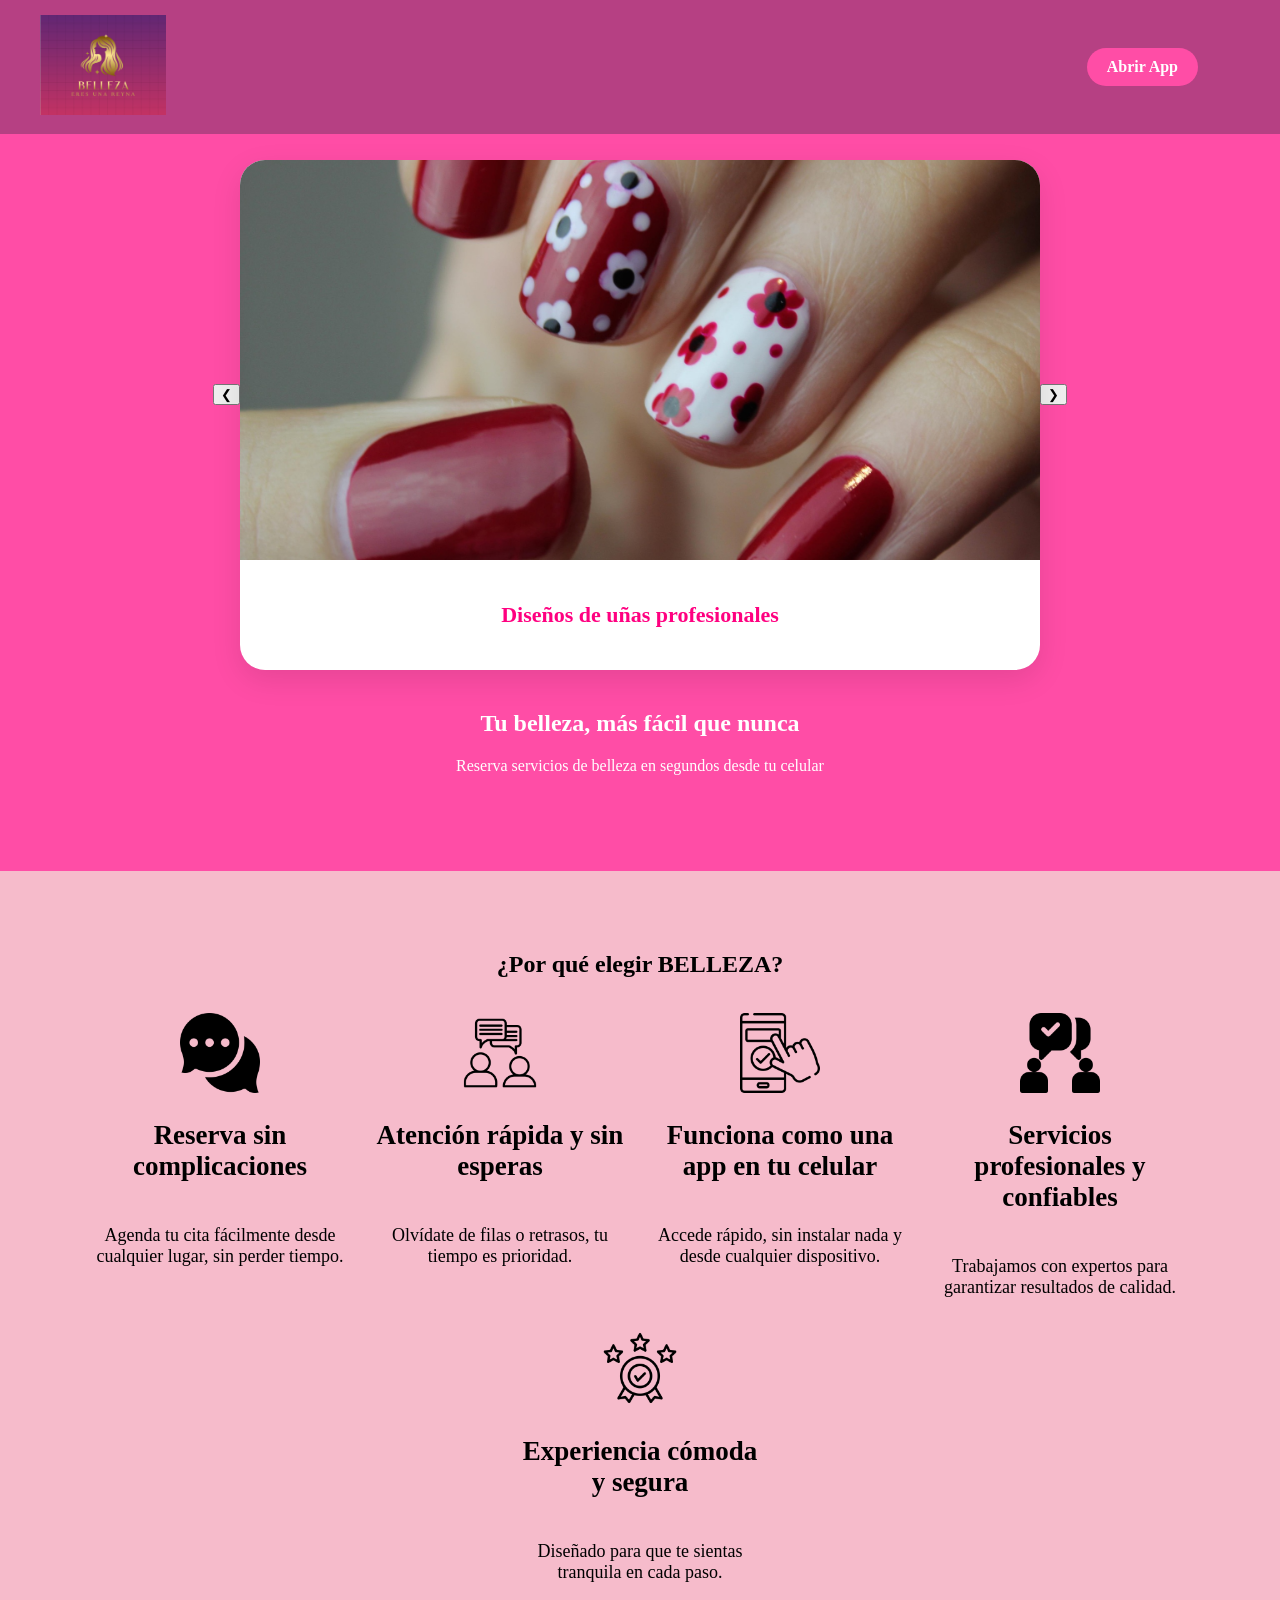
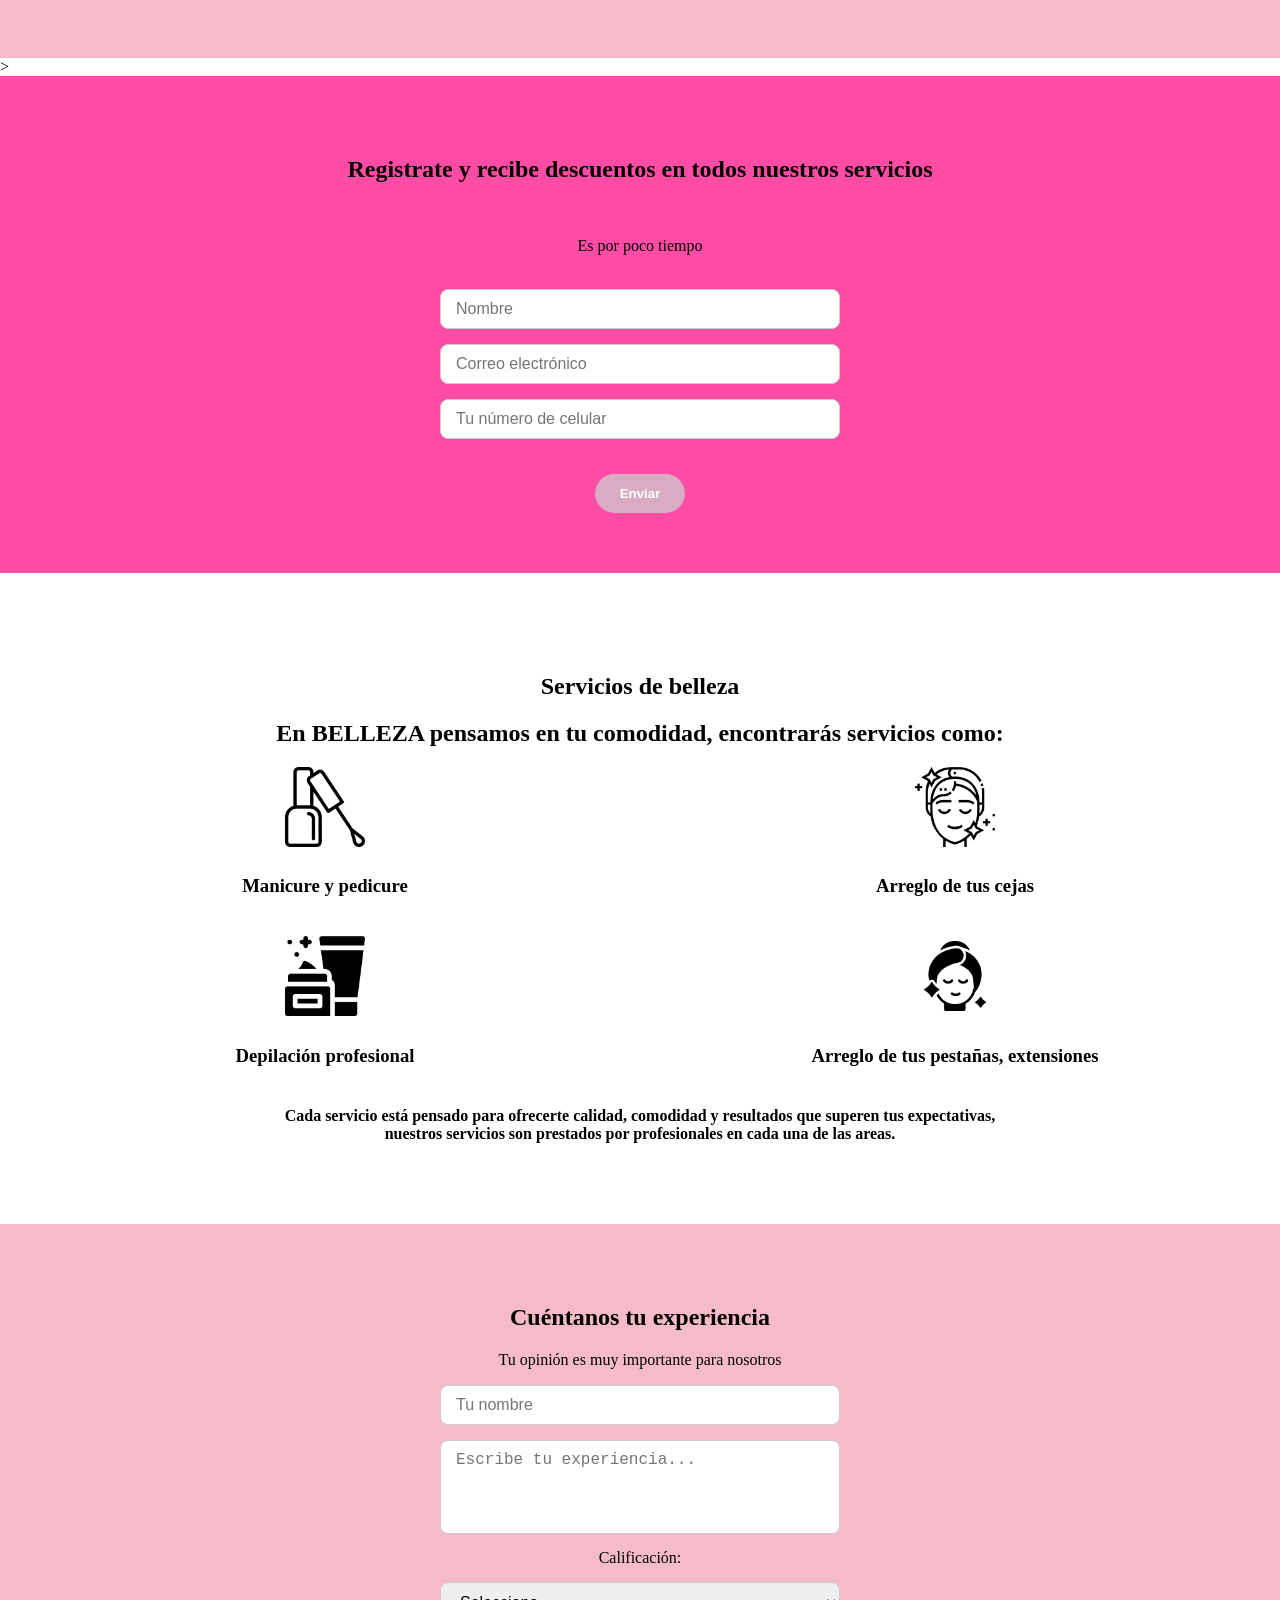
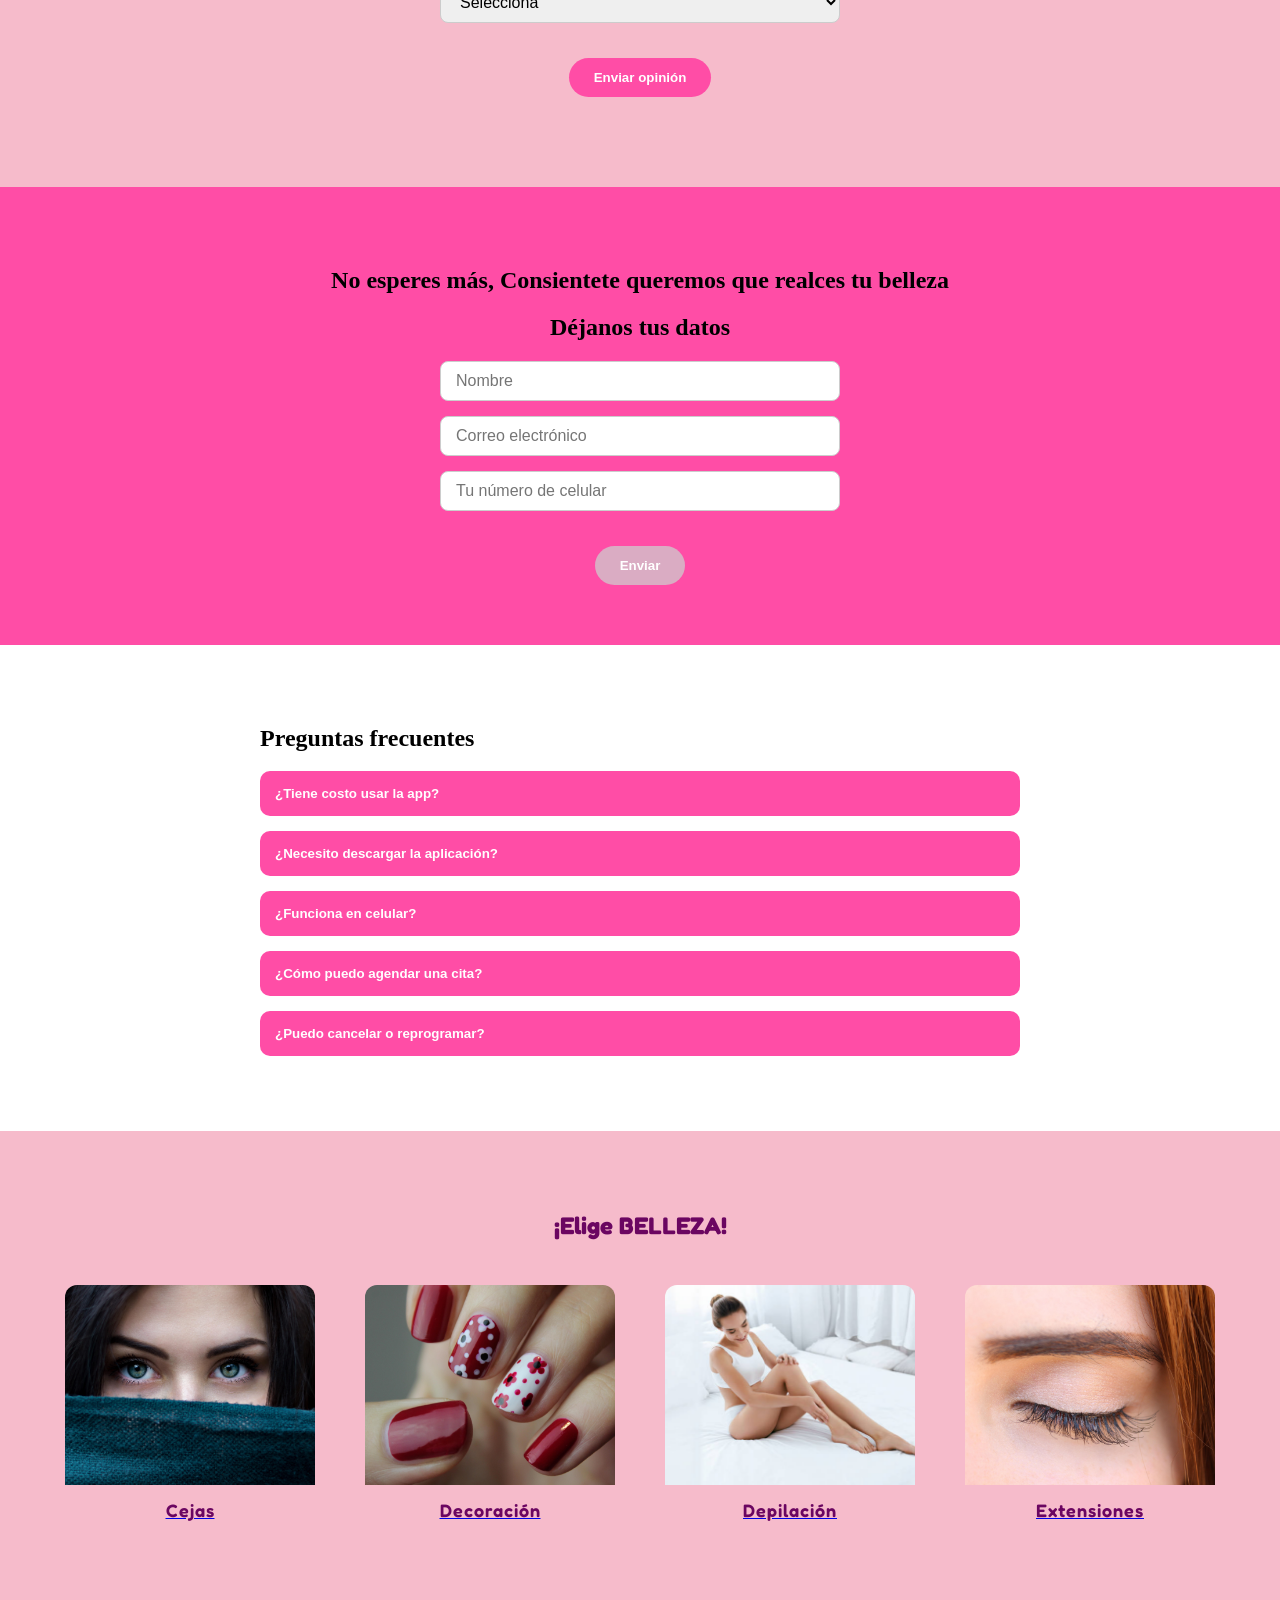
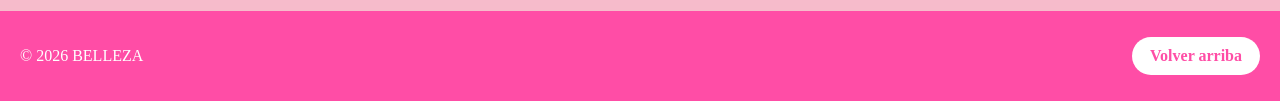
==== index.html @ c3d6293c "conexion analytics" ====
<!DOCTYPE html>
<html lang="es">
<head>
  <meta charset="UTF-8">
  <meta name="viewport" content="width=device-width, initial-scale=1.0">
  <title>BELLEZA</title>

  <!-- CSS externo -->
  <link rel="stylesheet" href="style.css">
   <script src="https://t.contentsquare.net/uxa/55f5d5262169f.js"></script>
 <!--content squere, enlace-->
  <!-- Google Tag Manager -->
<script>(function(w,d,s,l,i){w[l]=w[l]||[];w[l].push({'gtm.start':
new Date().getTime(),event:'gtm.js'});var f=d.getElementsByTagName(s)[0],
j=d.createElement(s),dl=l!='dataLayer'?'&l='+l:'';j.async=true;j.src=
'https://www.googletagmanager.com/gtm.js?id='+i+dl;f.parentNode.insertBefore(j,f);
})(window,document,'script','dataLayer','GTM-TJFG2HZZ');</script>
<!-- End Google Tag Manager -->

<link href="https://fonts.googleapis.com/css2?family=Fredoka:wght@400;600&display=swap" rel="stylesheet">

<!-- Google tag (gtag.js) -->
<script async src="https://www.googletagmanager.com/gtag/js?id=G-RW50PXM2L2"></script>
<script>
  window.dataLayer = window.dataLayer || [];
  function gtag(){dataLayer.push(arguments);}
  gtag('js', new Date());

  gtag('config', 'G-RW50PXM2L2');
</script>


</head>

<body>
<!-- Google Tag Manager (noscript) -->
<noscript><iframe src="https://www.googletagmanager.com/ns.html?id=GTM-TJFG2HZZ"
height="0" width="0" style="display:none;visibility:hidden"></iframe></noscript>
<!-- End Google Tag Manager (noscript) -->
<!-- HEADER -->
<header>
  <div class="logo">
    <img src="logo.png" alt="BELLEXZA logo">
  </div>
  <a href="https://fontecha011137.github.io/PWA_BELLEXZA/">Abrir App</a>
  
</header>

<!-- HERO -->

  <section id="hero" class="hero">
  <h2 id="saludo" class="saludo"></h2>

 <div class="carousel-container">
    <button class="btn-nav prev" id="btnPrev">❮</button>

    <div class="carousel-window">
        <div class="carousel-track" id="carouselTrack">
            <div class="slide">
                <img src="img/decorado.jpg" alt="Uñas">
                <p>Diseños de uñas profesionales </p>
            </div>
            <div class="slide">
                <img src="img/pestañas.jpg" alt="Pestañas">
                <p>Extensiones de pestañas ✨</p>
            </div>
            <div class="slide">
                <img src="img/cejas.jpg" alt="Cejas">
                <p>Arreglo de cejas </p>
            </div>
            <div class="slide">
                <img src="img/depilacion.jpg" alt="Depilación">
                <p>Depilación corporal profesional </p>
            </div>
        </div>
    </div>

    <button class="btn-nav next" id="btnNext">❯</button>
</div>

  <h1>Tu belleza, más fácil que nunca</h1>
  <p>Reserva servicios de belleza en segundos desde tu celular</p>


</section>

<!-- BENEFICIOS -->
  <section class="prefooter">
  <h2>¿Por qué elegir BELLEZA?</h2>
  <div class="features">
    <div class="feature"><img src="icon/chat.png" alt=""><h2>Reserva sin complicaciones</h2><br>
  Agenda tu cita fácilmente desde cualquier lugar, sin perder tiempo.</div>
    <div class="feature"><img src="icon/dialog.png" alt=""><h2>Atención rápida y sin esperas</h2><br>
  Olvídate de filas o retrasos, tu tiempo es prioridad.</div>
    <div class="feature"><img src="icon/booking.png" alt=""><h2>Funciona como una app en tu celular</h2><br>
  Accede rápido, sin instalar nada y desde cualquier dispositivo.</div>
    <div class="feature"><img src="icon/communication.png" alt=""><h2>Servicios profesionales y confiables</h2><br>
  Trabajamos con expertos para garantizar resultados de calidad.</div>
    <div class="feature"><img src="icon/quality.png" alt=""><h2>Experiencia cómoda y segura</h2><br>
  Diseñado para que te sientas tranquila en cada paso.</div>
  </div>
  </section>>

<!-- CTA INTERMEDIO -->
<section id="cta" class="cta">
  <h2>Registrate y recibe descuentos en todos nuestros servicios</h2><br>
  <p>Es por poco tiempo</p> <br>

  <form id="formLead" action="https://formspree.io/f/mykbojqy" method="POST">
    
    <input type="text" name="nombre" placeholder="Nombre" required>
    <input type="email" name="email" placeholder="Correo electrónico" required>
    <input type="tel" name="telefono" placeholder="Tu número de celular" required>

    <!-- Honeypot: campo oculto para bots -->
    <input type="text" name="telefono2" id="telefono2" style="position:absolute; left:-9999px;">

    <button type="submit" class="btn">Enviar</button>
  </form>
</section>
<!-- EXPLICACIÓN -->


  <section class="servicios">
  <h2>Servicios de belleza</h2>

  <p><h2>En BELLEZA pensamos en tu comodidad, encontrarás servicios como:</h2></p>

  <ul>
    <li><img src="icon/manicure.png" alt=""> <h3>Manicure y pedicure</h3></li>
    <li> <img src="icon/arreglo-cejas.png" alt=""><h3>Arreglo de tus cejas</h3></li>
    <li> <img src="icon/depilacion-corporal.png" alt=""> <h3>Depilación profesional</h3></li>
    <li> <img src="icon/extenciones.png" alt=""><h3>Arreglo de tus pestañas, extensiones</h3></li>
  </ul>

  <p>
    <h4>Cada servicio está pensado para ofrecerte calidad, comodidad 
      y resultados que superen tus expectativas,<br> 
      nuestros servicios son prestados por profesionales en cada una de las areas.</h4>
  </p>
</section>

<!-- TESTIMONIOS --><section class="testimonials">

  <h2>Cuéntanos tu experiencia</h2>
  <p>Tu opinión es muy importante para nosotros</p>

  <form id="formExperiencia">
    <input type="text" placeholder="Tu nombre" required>

    <textarea placeholder="Escribe tu experiencia..." rows="4" required></textarea>

    <label>Calificación:</label>
    <select required>
      <option value="">Selecciona</option>
      <option>⭐</option>
      <option>⭐⭐</option>
      <option>⭐⭐⭐</option>
      <option>⭐⭐⭐⭐</option>
      <option>⭐⭐⭐⭐⭐</option>
    </select>

    <button type="submit" class="btn">Enviar opinión</button>
  </form>

  <!-- 👇 AQUÍ se verán los comentarios -->
  <div id="listaComentarios"></div>

</section>

<!-- CTA INTERMEDIO -->
<section class="cta">
  <h2>No esperes más, Consientete queremos que realces tu belleza</h2>
  <h2>Déjanos tus datos</h2>
  <form id="formLead" action="https://formspree.io/f/mykbojqy" method="POST">
    
    <input type="text" name="nombre" placeholder="Nombre" required>
    <input type="email" name="email" placeholder="Correo electrónico" required>
    <input type="tel" name="telefono" placeholder="Tu número de celular" required>

    <!-- Honeypot: campo oculto para bots -->
    <input type="text" name="telefono2" id="telefono2" style="position:absolute; left:-9999px;">

    <button type="submit" class="btn">Enviar</button>
  </form>
</section>

<!-- FAQ -->
<section class="faq">
  <h2>Preguntas frecuentes</h2>

  <div class="faq-item">
    <button class="faq-question">¿Tiene costo usar la app?</button>
    <div class="faq-answer">
      <p>No, puedes usar nuestra plataforma de forma totalmente gratuita para agendar tus citas. 
      Algunos servicios tienen costo según el tratamiento que elijas.</p>
    </div>
  </div>

  <div class="faq-item">
    <button class="faq-question">¿Necesito descargar la aplicación?</button>
    <div class="faq-answer">
      <p>No es obligatorio. Puedes usarla directamente desde tu navegador o instalarla como app 
      para mayor comodidad y acceso rápido.</p>
    </div>
  </div>

  <div class="faq-item">
    <button class="faq-question">¿Funciona en celular?</button>
    <div class="faq-answer">
      <p>Sí, la plataforma está completamente optimizada para dispositivos móviles, tablets 
      y computadores.</p>
    </div>
  </div>

  <div class="faq-item">
    <button class="faq-question">¿Cómo puedo agendar una cita?</button>
    <div class="faq-answer">
      <p>Solo debes ingresar, elegir el servicio, seleccionar la fecha disponible 
      y confirmar tu cita en pocos pasos.</p>
    </div>
  </div>

  <div class="faq-item">
    <button class="faq-question">¿Puedo cancelar o reprogramar?</button>
    <div class="faq-answer">
      <p>Sí, puedes hacerlo desde tu cuenta antes de la cita sin ningún problema.</p>
    </div>
  </div>

</section>
<!-- PRE FOOTER -->
<section class="prefooter-dos">
  <h2>¡Elige BELLEZA!</h2>

  <div class="features">

    <a href="#cta" class="feature">
      <img src="img/cejas.jpg" alt="Cejas">
      <h1>Cejas</h1>
    </a>

    <a href="#cta" class="feature">
      <img src="img/decorado.jpg" alt="Decoración">
      <h1>Decoración</h1>
    </a>

    <a href="#cta" class="feature">
      <img src="img/depilacion.jpg" alt="Depilación">
      <h1>Depilación</h1>
    </a>

    <a href="#cta" class="feature">
      <img src="img/pestañas.jpg" alt="Extensiones de pestañas">
      <h1>Extensiones</h1>
    </a>

  </div>
</section>
<!-- FOOTER -->
 <!-- Formspree ( donde esta alojada la informacion captada por la pagina) -->
  <footer>
  <p>© 2026 BELLEZA</p>

  <a href="#hero" class="btn-top">Volver arriba</a>
</footer>

<script src="index.js"></script>


</body>
</html>
---- style.css ----
* {
  box-sizing: border-box;
}
body {
  margin: 0;
}
html, body {
  margin: 0;
  padding: 0;
  overflow-x: hidden;
}
header {
  position: fixed;
  top: 0;
  left: 0;
  width: 100%;
  z-index: 1000;

  display: flex;
  align-items: center;
  justify-content: space-between;

  padding: 15px 0; /* 👈 sin padding lateral */
  background: rgb(182, 64, 131); /* 👈 tu color */
  box-sizing: border-box;
}
header {
  padding: 15px 20px;
}

header a {
  margin-right: 0;
}

header a {
  text-decoration: none;
  background: #ff4da6;
  color: white;
  font-weight: bold;

  padding: 10px 20px;
  border-radius: 25px;

  margin-right: 5%; /* 👈 AQUÍ está el 15% real */

  transition: all 0.3s ease;
}
.logo img {
  height: 100px;
  object-fit: contain;
  margin-left: 20px;
}
section {
  width: 100%;
}




/* HERO */
.hero {
  background: #ff4da6;
  color: white;
  padding: 80px 20px;
  text-align: center;
}
.carousel-window{
  margin-top: 40px;
}

/* BOTONES */
.btn {
  background: white;
  color: #ff4da6;
  padding: 12px 25px;
  border-radius: 25px;
  text-decoration: none;
  display: inline-block;
  margin-top: 20px;
  font-weight: bold;
}

/* SECCIONES */
section {
  width: 100%;
  padding: 60px 20px;
  text-align: center;
}

/* FEATURES */
.features {
  display: flex;
  flex-wrap: wrap;
  justify-content: center;
}

.feature {
  width: 250px;
  margin: 15px;
  font-size: 18px;
}
.feature img{
  width: 80px;
}


.servicios{
  width: 100%;
}
.servicios img{
  width: 80px;
}
.servicios ul {
  list-style: none;
  padding: 0;
  display: grid;
  grid-template-columns: repeat(2, 1fr); /* 2 columnas */
  gap: 20px; /* espacio entre items */
}

.servicios li {
  display: flex;
  flex-direction: column; /* icono arriba */
  align-items: center;
  text-align: center;
  gap: 10px;
 
}

/* TESTIMONIOS */
.testimonials {
  background: #f6bbcb;
}

/* FAQ */
.faq {
  max-width: 800px;
  margin: auto;
  padding: 60px 20px;
  text-align: left;
}

.faq h4 {
  margin-top: 20px;
}

.faq-item {
  margin-bottom: 15px;
  border-radius: 10px;
  overflow: hidden;
  background: #f5f5f5;
}

.faq-question {
  width: 100%;
  padding: 15px;
  border: none;
  background: #ff4da6;
  color: white;
  font-weight: bold;
  text-align: left;
  cursor: pointer;
}

.faq-answer {
  display: none;
  padding: 15px;
  background: white;
}


/* Estilo general del formulario */
/* Contenedor del formulario como flex vertical */
form#formLead {
  display: flex;
  flex-direction: column; /* elementos apilados verticalmente */
  gap: 15px;             /* espacio entre inputs */
}

form#formLead {
  display: flex;
  flex-direction: column;  /* apilar inputs verticalmente */
  align-items: center;     /* centrar todos los elementos horizontalmente */
  gap: 15px;               /* espacio entre inputs */
}

/* Inputs del formulario */
form#formLead input {              /* ocupan solo el 50% de la pantalla */
  padding: 10px 15px;
  border-radius: 8px;
  border: 1px solid #ccc;
  font-size: 16px;
  box-sizing: border-box;  /* para que padding no aumente el ancho */
}
form#formLead input {
  width: 100%;
  max-width: 400px;
}

/* Botón del formulario */
form#formLead .btn {
  align-self: center;       /* siempre centrado */
  padding: 12px 25px;
  border-radius: 25px;
  background: #daacc3;
  color: white;
  font-weight: bold;
  cursor: pointer;
  border: none;
}
/* FOOTER */
footer {
  background: #ff4da6;
  color: white;
  padding: 20px;

  display: flex;
  justify-content: space-between; /* 👈 separa izquierda y derecha */
  align-items: center;
}

/* BOTÓN */
.btn-top {
  padding: 10px 18px;
  background: white;
  color: #ff4da6;
  text-decoration: none;
  font-weight: bold;
  border-radius: 25px;
  transition: 0.3s ease;
}

/* HOVER */
.btn-top:hover {
  background: #ffe0ef;
  transform: translateY(-3px);
}

.carousel-container {
  display: flex;
  align-items: center;
  justify-content: center;
  max-width: 1000px;
  margin: 0 auto;
  padding: 20px;
  position: relative;
}
/* El contenedor que recorta lo que sobra */
.carousel-window {
  width: 100%;
  overflow: hidden; 
  border-radius: 30px;
  background: white;
  position: relative;
}

/* La tira de imágenes que se mueve */
.carousel-window {
    width: 100%;
    max-width: 800px; /* Ancho de la ventana */
    overflow: hidden; /* Esconde lo que no está en la ventana */
    border-radius: 25px;
    background: white;
    box-shadow: 0 10px 30px rgba(0,0,0,0.1);
}

/* Busca estas clases y asegúrate de que tengan estas propiedades */
.carousel-track {
    display: flex;
    width: 100%;
    transition: transform 0.6s cubic-bezier(0.4, 0, 0.2, 1);
    /* Añadimos esto para evitar espacios fantasmas */
    gap: 0; 
}

.slide {
    /* Usamos flex: 0 0 100% para asegurar que mida exactamente el 100% */
    flex: 0 0 100%; 
    min-width: 100%;
    max-width: 100%;
    outline: none; /* Evita bordes de selección */
    text-align: center;
}

.slide img {
    width: 100%;
    height: 400px;
    object-fit: cover;
    display: block;
}

.slide p {
    padding: 20px;
    font-size: 22px;
    color: #ff0080;
    font-weight: bold;
}
.servicios{
  margin-top: 20px;
background-color: white;
}
.servicios ul {
  list-style: none;  /* 👈 quita las viñetas */
  padding: 0;        /* 👈 quita el espacio izquierdo */
  margin: 0;
}

#listaComentarios {
  margin-top: 30px;
  display: grid;
  grid-template-columns: repeat(3, 1fr);
  gap: 20px;
}
.cta{
  background-color: #ff4da6;
}

.testimonio {
  background: white;
  padding: 15px;
  border-radius: 10px;
  box-shadow: 0 4px 10px rgba(0,0,0,0.1);
}

.testimonio p {
  font-style: italic;
}

.testimonio span {
  display: block;
  margin-top: 10px;
  font-weight: bold;
  color: #ff4da6;
}
.experiencia {
  background: #111;
  color: white;
  text-align: center;
  padding: 60px 20px;
}

/* FORM EXPERIENCIA */
form#formExperiencia {
  display: flex;
  flex-direction: column;
  align-items: center;
  gap: 15px;
}

/* INPUTS, TEXTAREA Y SELECT */
form#formExperiencia input,
form#formExperiencia textarea,
form#formExperiencia select {
  width: 100%;
  max-width: 400px;

  padding: 10px 15px;
  border-radius: 8px;
  border: 1px solid #ccc;
  font-size: 16px;
  box-sizing: border-box;
}

/* TEXTAREA ajuste */
form#formExperiencia textarea {
  resize: none;
}

/* BOTÓN */
form#formExperiencia .btn {
  align-self: center;
  padding: 12px 25px;
  border-radius: 25px;
  background: #ff4da6;
  color: white;
  font-weight: bold;
  cursor: pointer;
  border: none;
}
.prefooter{
  background-color: #f6bbcb;
}

.prefooter-features{
  display: flex;
  flex-wrap: wrap;
  gap: 20px;
  justify-content: center;
}

.prefooter-feature{
  flex: 0 0 calc(50% - 20px); /* 👈 2 por fila */
  background: white;
  padding: 20px;
  border-radius: 12px;
  text-align: center;
  box-sizing: border-box;
}

.prefooter-feature img{
  width: 80px;
  margin-bottom: 10px;
}
/* Fuente (recuerda poner el link en el HTML) */
.prefooter-dos {
  font-family: 'Fredoka', sans-serif;

  display: flex;
  flex-direction: column;
  align-items: center;
  padding: 60px 20px;

  background-color: #f6bbcb; /* tu color */
}

/* Título principal */
.prefooter-dos h2 {
  margin-bottom: 30px;
  text-align: center;
  color: #6b0661;
}

/* GRID */
.prefooter-dos .features {
  display: grid;
  grid-template-columns: repeat(4, 1fr);
  gap: 20px;
  width: 100%;
  max-width: 1000px;
}

/* Tarjetas */
.prefooter-dos .feature {
  overflow: hidden;
  border-radius: 12px;
  text-align: center;
}

/* Imágenes */
.prefooter-dos .feature img {
  width: 100%;
  height: 200px;
  object-fit: cover;
  transition: transform 0.3s ease;
}

/* Hover */
.prefooter-dos .feature img:hover {
  transform: scale(1.05);
}

/* Texto debajo de imagen */
.prefooter-dos .feature h1 {
  margin-top: 10px;
  font-size: 18px;
  color: #6b0661;
  font-weight: 600;
  letter-spacing: 1px;
}
/* Tablet */
@media (max-width: 900px) {
  .prefooter-dos .features {
    grid-template-columns: repeat(2, 1fr);
    gap: 15px;
  }
}


/* Responsivo: inputs y botón en móviles */
@media (max-width: 768px) {
  form#formLead input,
  form#formLead .btn {
    width: 90%;       /* casi todo el ancho en móviles */
    align-self: center; /* centrar botón (y otros elementos si aplica) */
  }
    .servicios ul {
    grid-template-columns: 1fr; /* 1 por fila */
  }

  .servicios li {
    flex-direction: column;
    align-items: center;
    text-align: center;
     margin-left: 0;
  }

  .servicios li img {
    width: 50px;
    height: 50px;
  }
  
  #listaComentarios {
    grid-template-columns: 1fr;
  }
 .prefooter-feature{
    flex: 0 0 100%;
  }
 .prefooter-dos .features {
    grid-template-columns: 1fr;
    gap: 10px;

    justify-items: center; /* 👈 centra cada item dentro del grid */
  }

  .prefooter-dos .feature {
    width: 100%;
    max-width: 300px; /* 👈 limita ancho para que se vea centrado */
  }

  .prefooter-dos .feature img {
    width: 100%;
    height: 180px;
  }
}
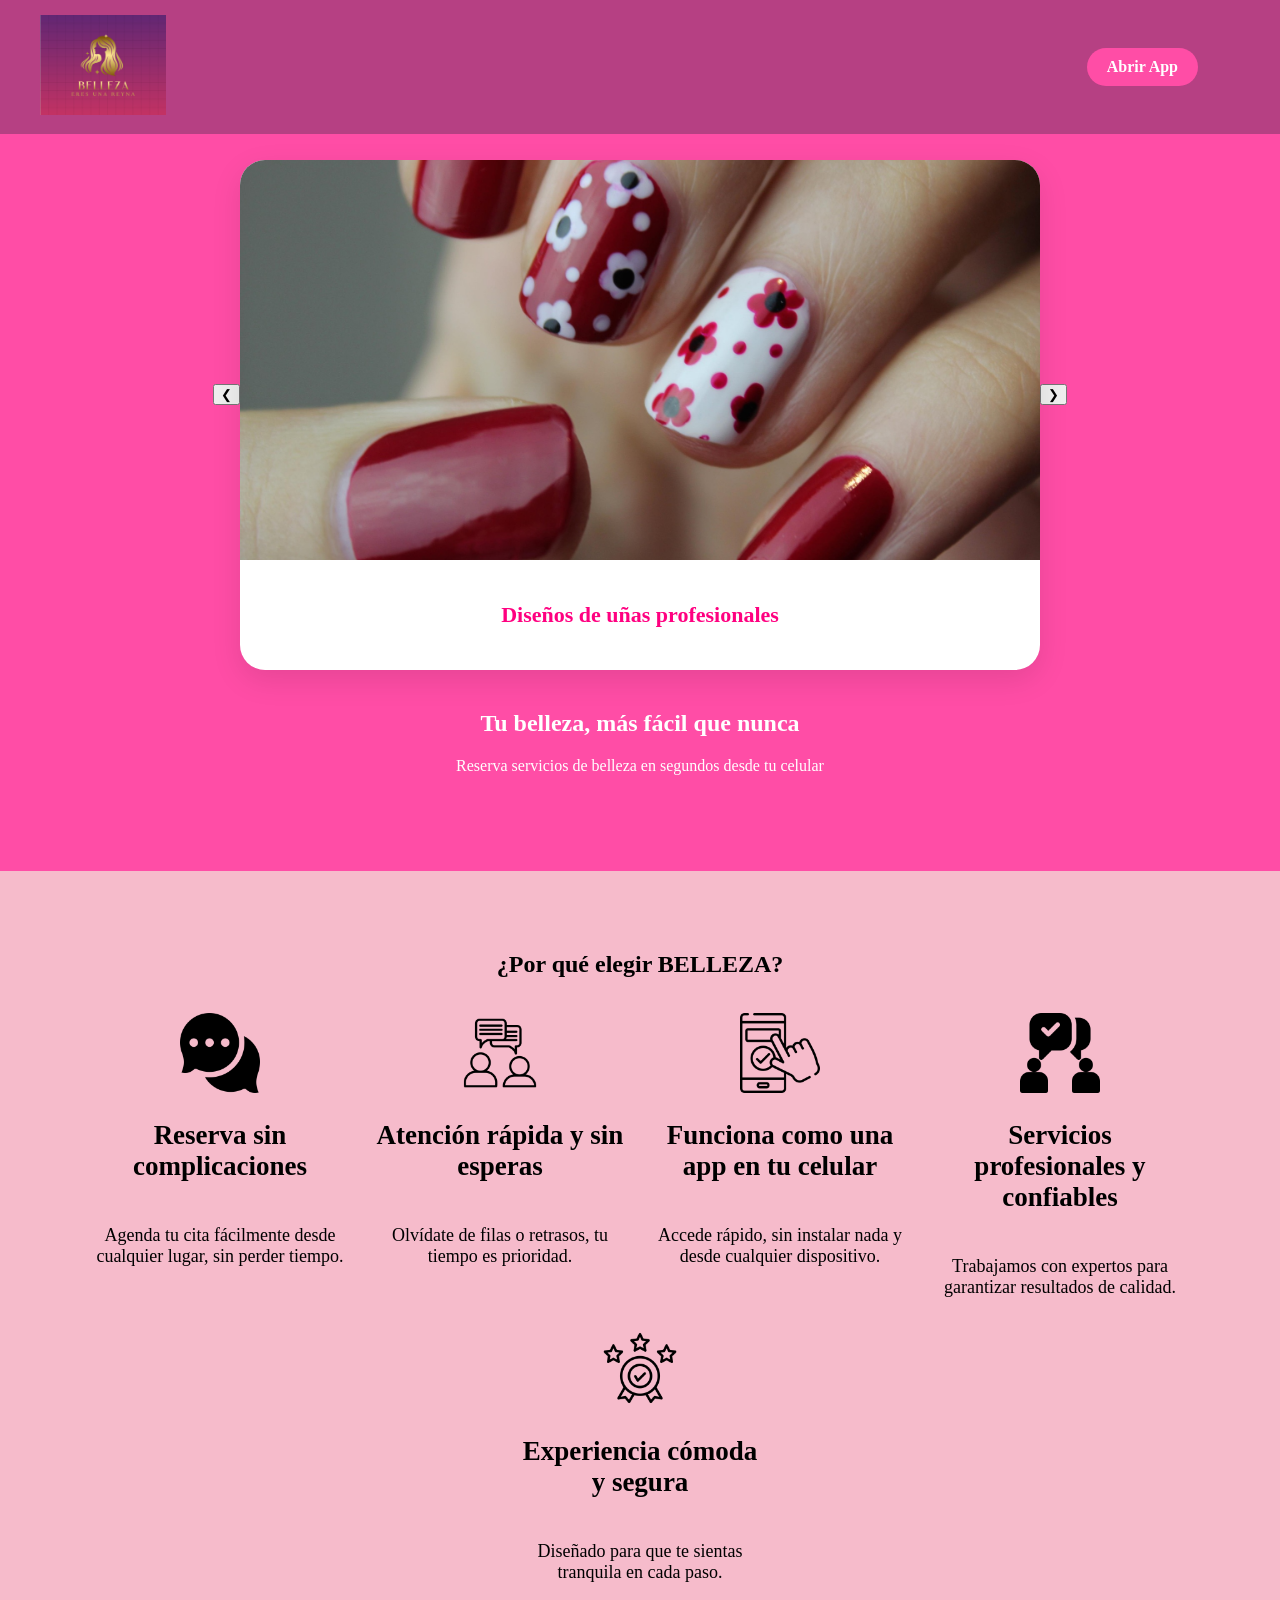
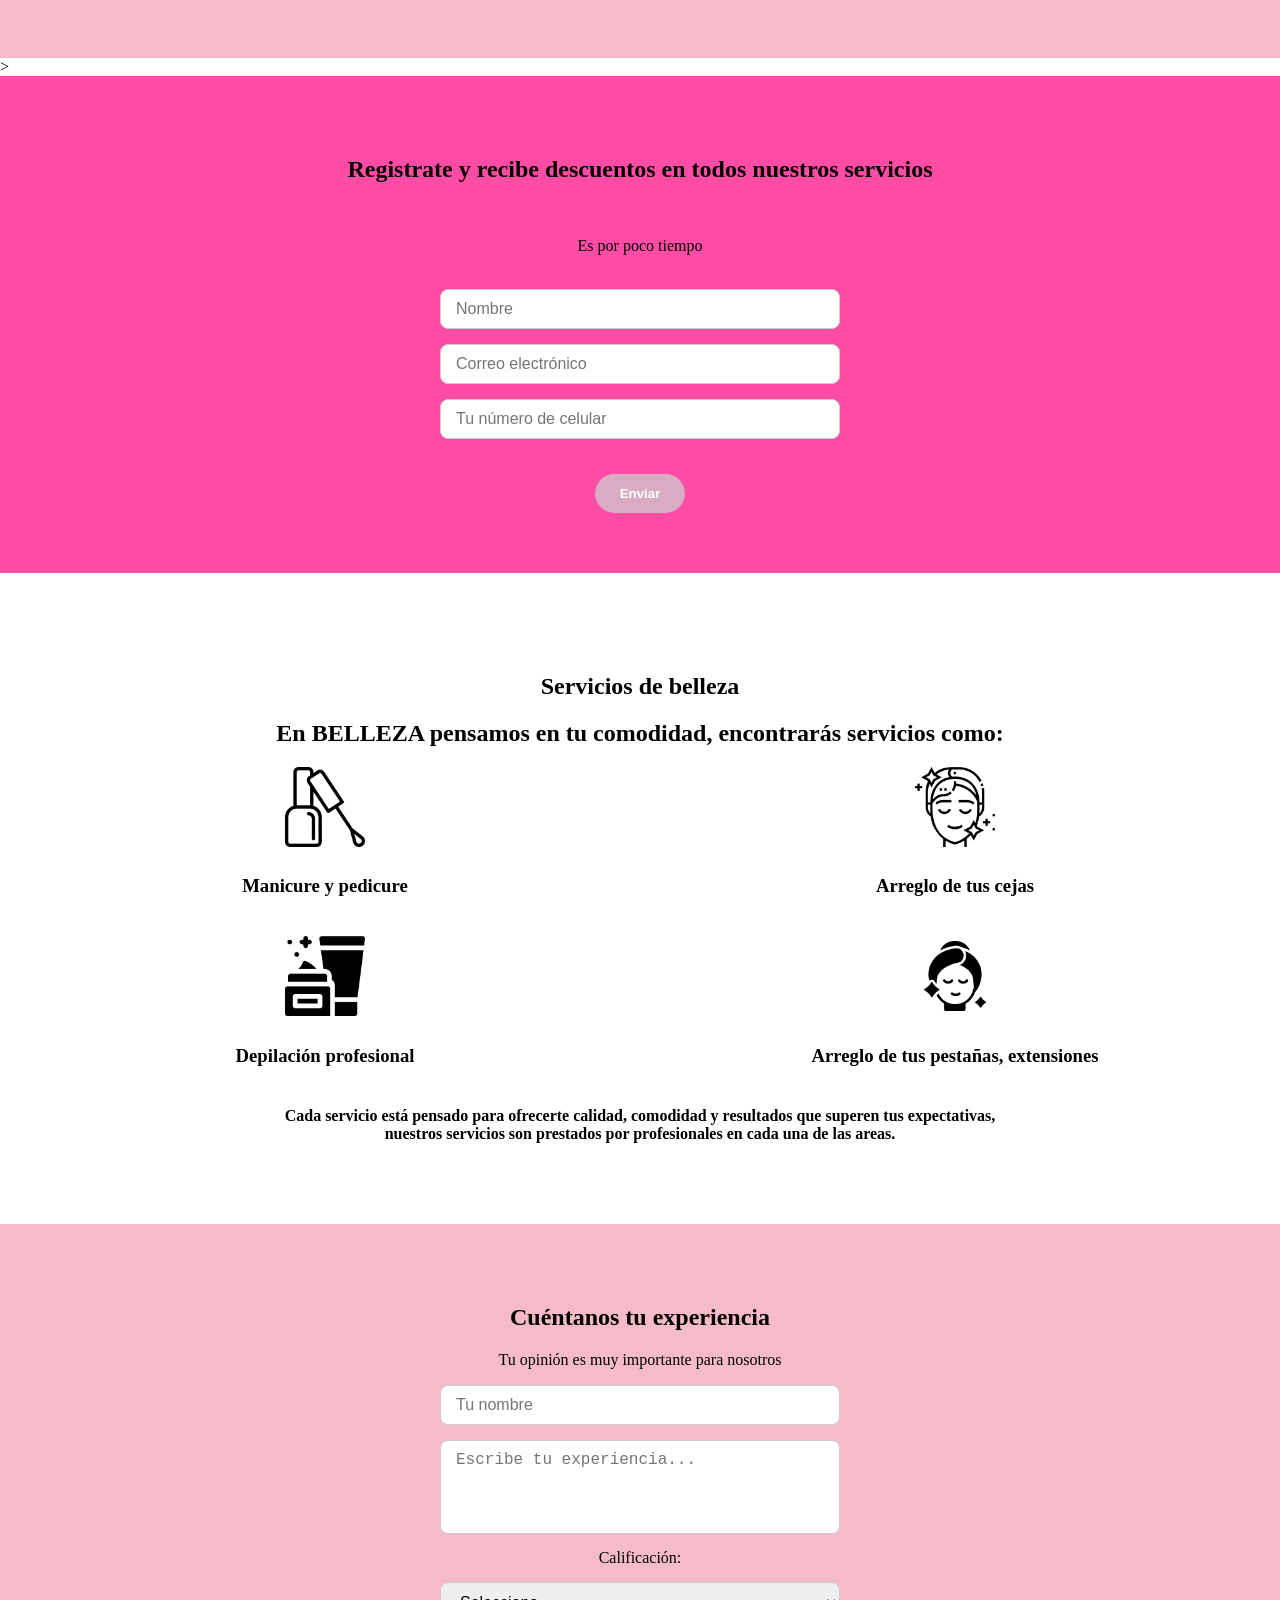
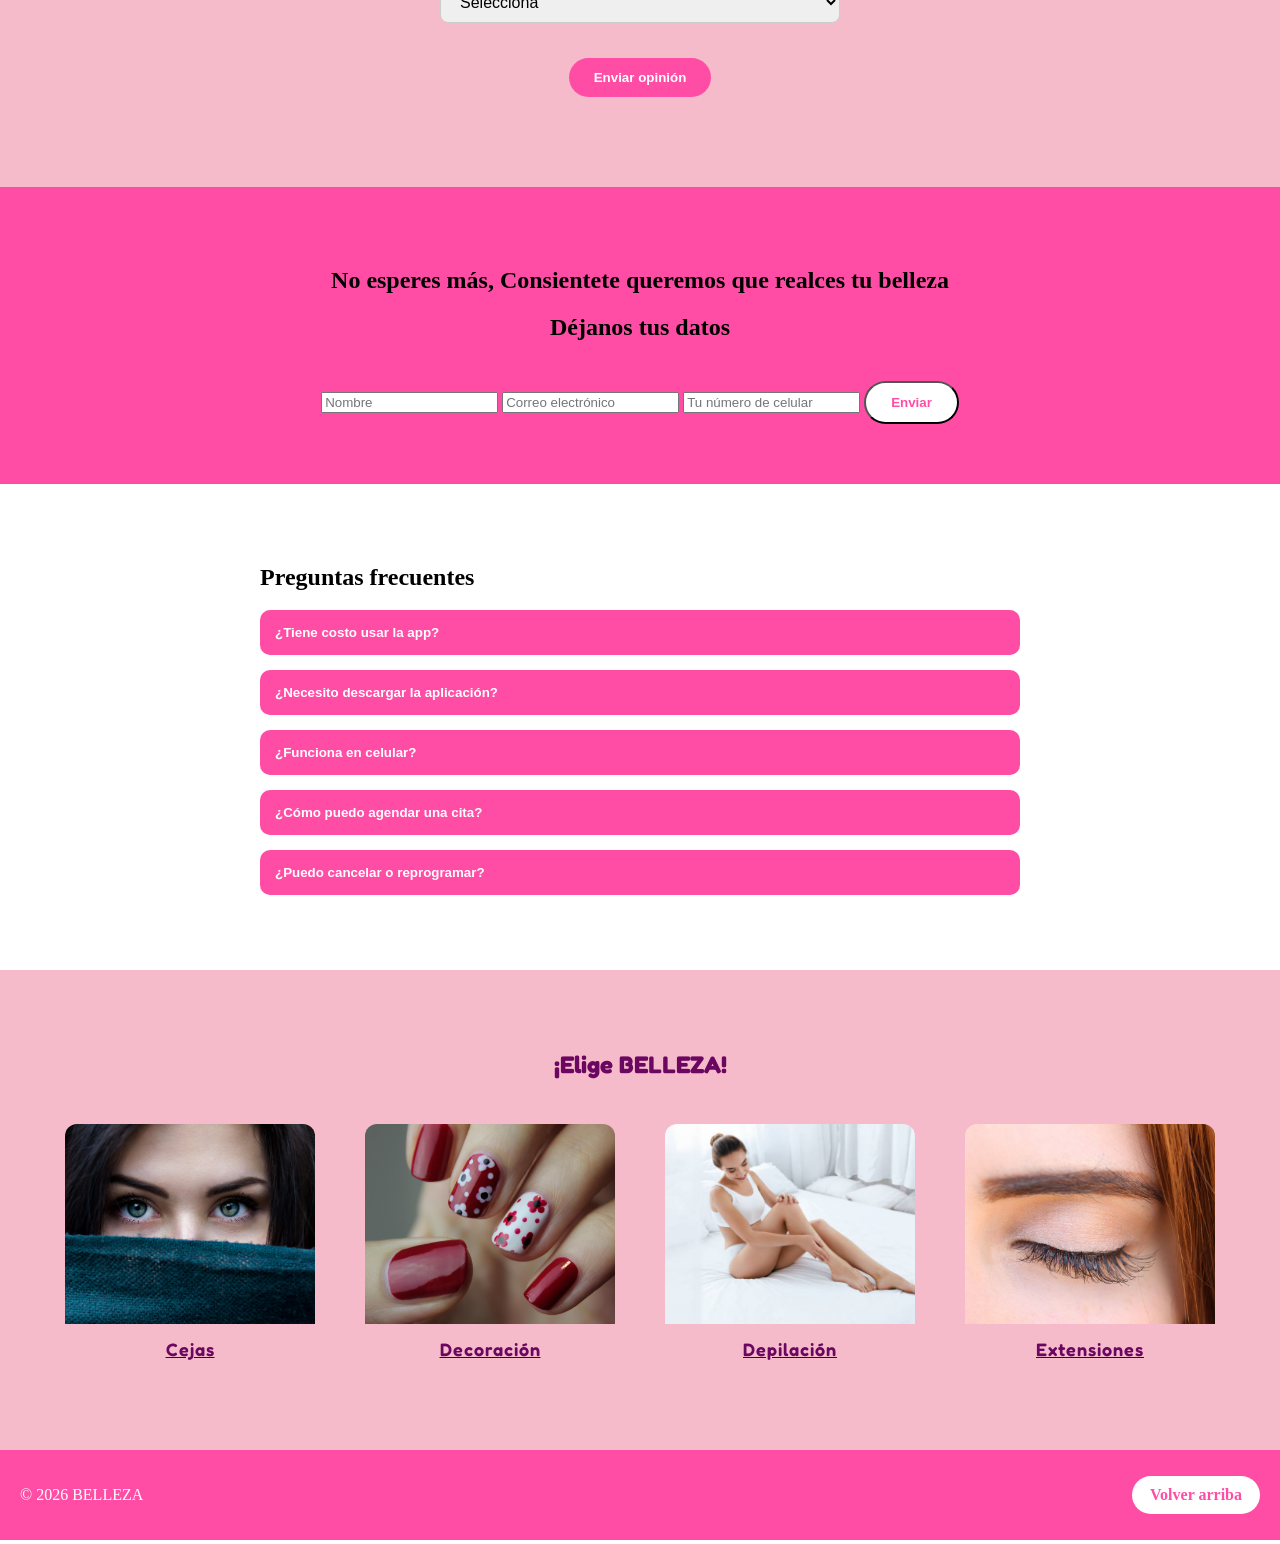
==== commit b5361fba: "cambios eventos" ====
--- a/index.html
+++ b/index.html
@@ -42,7 +42,10 @@
   <div class="logo">
     <img src="logo.png" alt="BELLEXZA logo">
   </div>
-  <a href="https://fontecha011137.github.io/PWA_BELLEXZA/">Abrir App</a>
+  <a href="https://fontecha011137.github.io/PWA_BELLEXZA/"
+onclick="gtag('event','abrir_app');">
+Abrir App
+</a>
   
 </header>
 
@@ -105,8 +108,7 @@
 <section id="cta" class="cta">
   <h2>Registrate y recibe descuentos en todos nuestros servicios</h2><br>
   <p>Es por poco tiempo</p> <br>
-
-  <form id="formLead" action="https://formspree.io/f/mykbojqy" method="POST">
+<form id="formLead" onsubmit="gtag('event','registro_usuario');" action="https://formspree.io/f/mykbojqy" method="POST">
     
     <input type="text" name="nombre" placeholder="Nombre" required>
     <input type="email" name="email" placeholder="Correo electrónico" required>
@@ -145,7 +147,7 @@
   <h2>Cuéntanos tu experiencia</h2>
   <p>Tu opinión es muy importante para nosotros</p>
 
-  <form id="formExperiencia">
+  <form id="formExperiencia" onsubmit="gtag('event','enviar_opinion');">
     <input type="text" placeholder="Tu nombre" required>
 
     <textarea placeholder="Escribe tu experiencia..." rows="4" required></textarea>
@@ -172,7 +174,8 @@
 <section class="cta">
   <h2>No esperes más, Consientete queremos que realces tu belleza</h2>
   <h2>Déjanos tus datos</h2>
-  <form id="formLead" action="https://formspree.io/f/mykbojqy" method="POST">
+  
+  <form id="formLead2" action="https://formspree.io/f/mykbojqy" method="POST">
     
     <input type="text" name="nombre" placeholder="Nombre" required>
     <input type="email" name="email" placeholder="Correo electrónico" required>
@@ -190,7 +193,7 @@
   <h2>Preguntas frecuentes</h2>
 
   <div class="faq-item">
-    <button class="faq-question">¿Tiene costo usar la app?</button>
+    <button class="faq-question" onclick="gtag('event','abrir_faq');">¿Tiene costo usar la app?</button>
     <div class="faq-answer">
       <p>No, puedes usar nuestra plataforma de forma totalmente gratuita para agendar tus citas. 
       Algunos servicios tienen costo según el tratamiento que elijas.</p>
@@ -198,7 +201,7 @@
   </div>
 
   <div class="faq-item">
-    <button class="faq-question">¿Necesito descargar la aplicación?</button>
+    <button class="faq-question" onclick="gtag('event','abrir_faq');">¿Necesito descargar la aplicación?</button>
     <div class="faq-answer">
       <p>No es obligatorio. Puedes usarla directamente desde tu navegador o instalarla como app 
       para mayor comodidad y acceso rápido.</p>
@@ -206,7 +209,7 @@
   </div>
 
   <div class="faq-item">
-    <button class="faq-question">¿Funciona en celular?</button>
+    <button class="faq-question" onclick="gtag('event','abrir_faq');">¿Funciona en celular?</button>
     <div class="faq-answer">
       <p>Sí, la plataforma está completamente optimizada para dispositivos móviles, tablets 
       y computadores.</p>
@@ -214,7 +217,7 @@
   </div>
 
   <div class="faq-item">
-    <button class="faq-question">¿Cómo puedo agendar una cita?</button>
+    <button class="faq-question" onclick="gtag('event','abrir_faq');">¿Cómo puedo agendar una cita?</button>
     <div class="faq-answer">
       <p>Solo debes ingresar, elegir el servicio, seleccionar la fecha disponible 
       y confirmar tu cita en pocos pasos.</p>
@@ -222,7 +225,7 @@
   </div>
 
   <div class="faq-item">
-    <button class="faq-question">¿Puedo cancelar o reprogramar?</button>
+    <button class="faq-question" onclick="gtag('event','abrir_faq');">¿Puedo cancelar o reprogramar?</button>
     <div class="faq-answer">
       <p>Sí, puedes hacerlo desde tu cuenta antes de la cita sin ningún problema.</p>
     </div>
@@ -262,7 +265,7 @@
   <footer>
   <p>© 2026 BELLEZA</p>
 
-  <a href="#hero" class="btn-top">Volver arriba</a>
+ <a href="#hero" class="btn-top" onclick="gtag('event','volver_arriba');"> Volver arriba </a>
 </footer>
 
 <script src="index.js"></script>
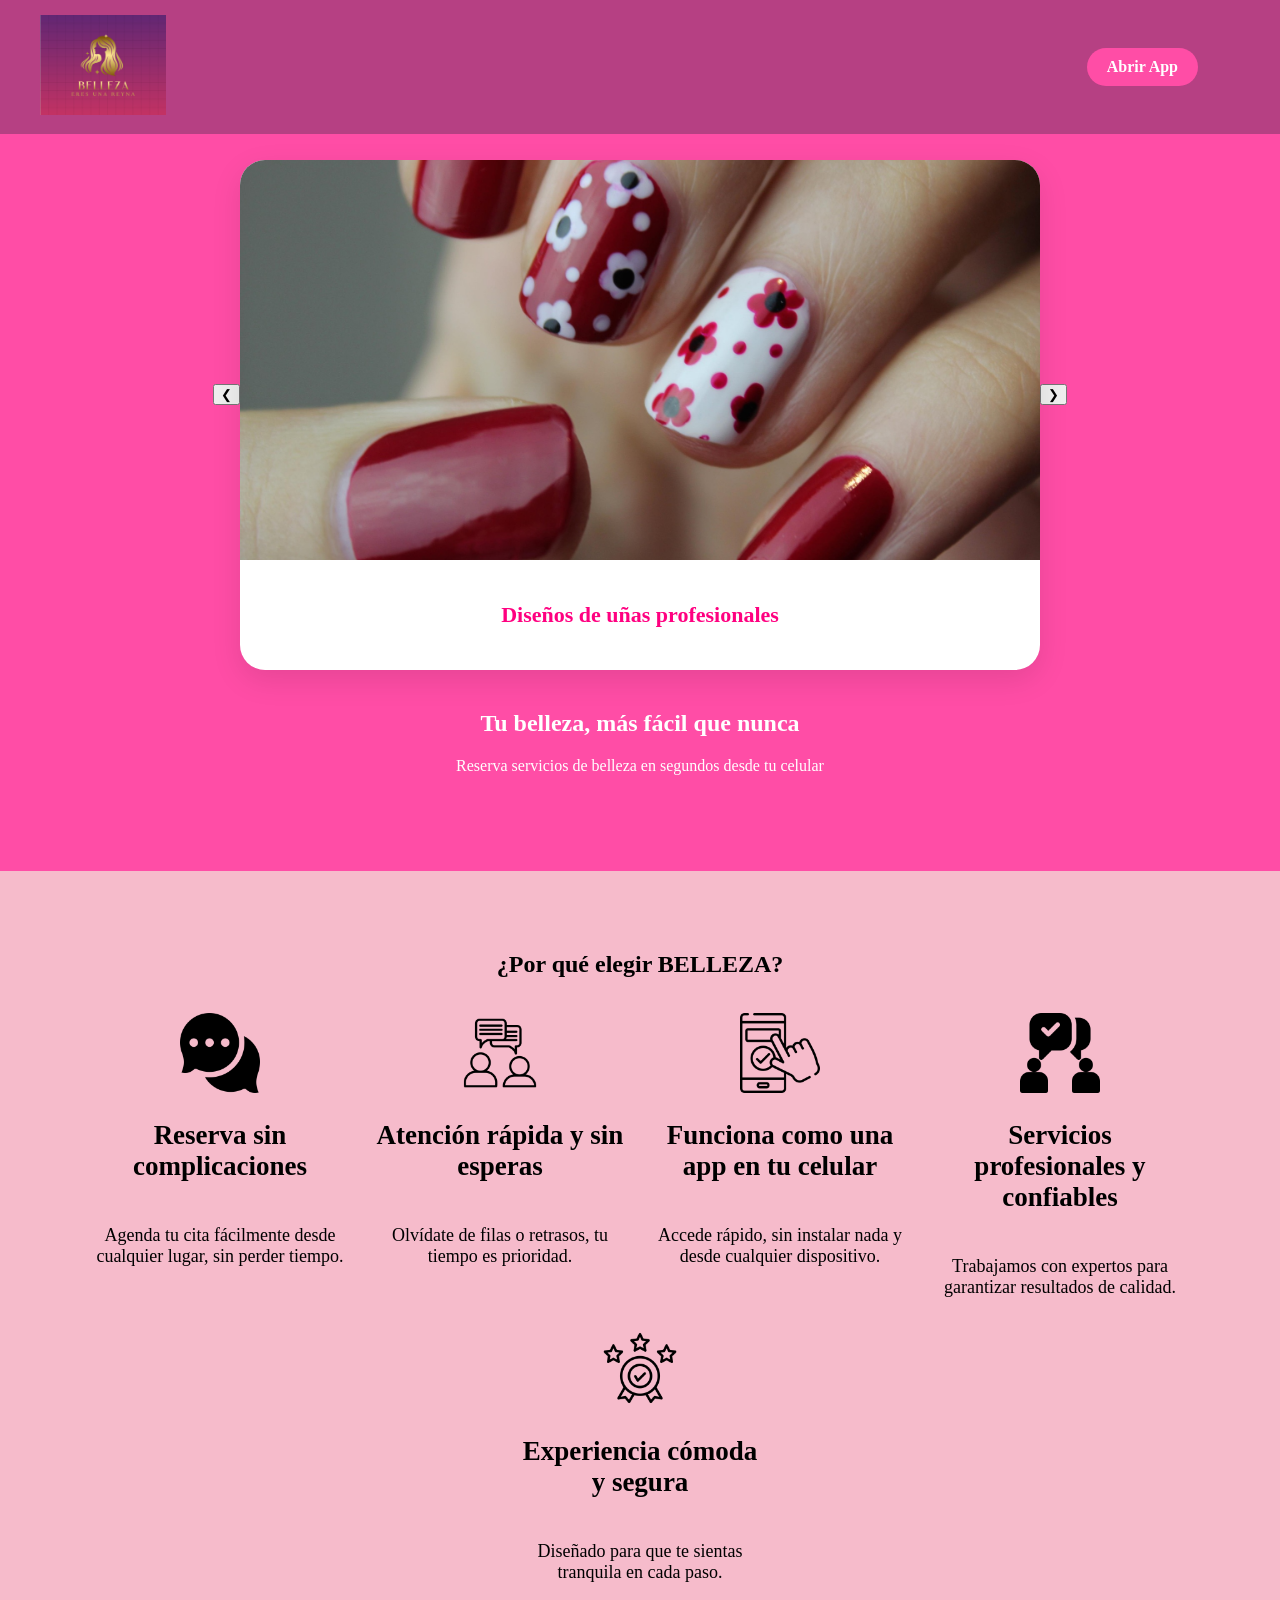
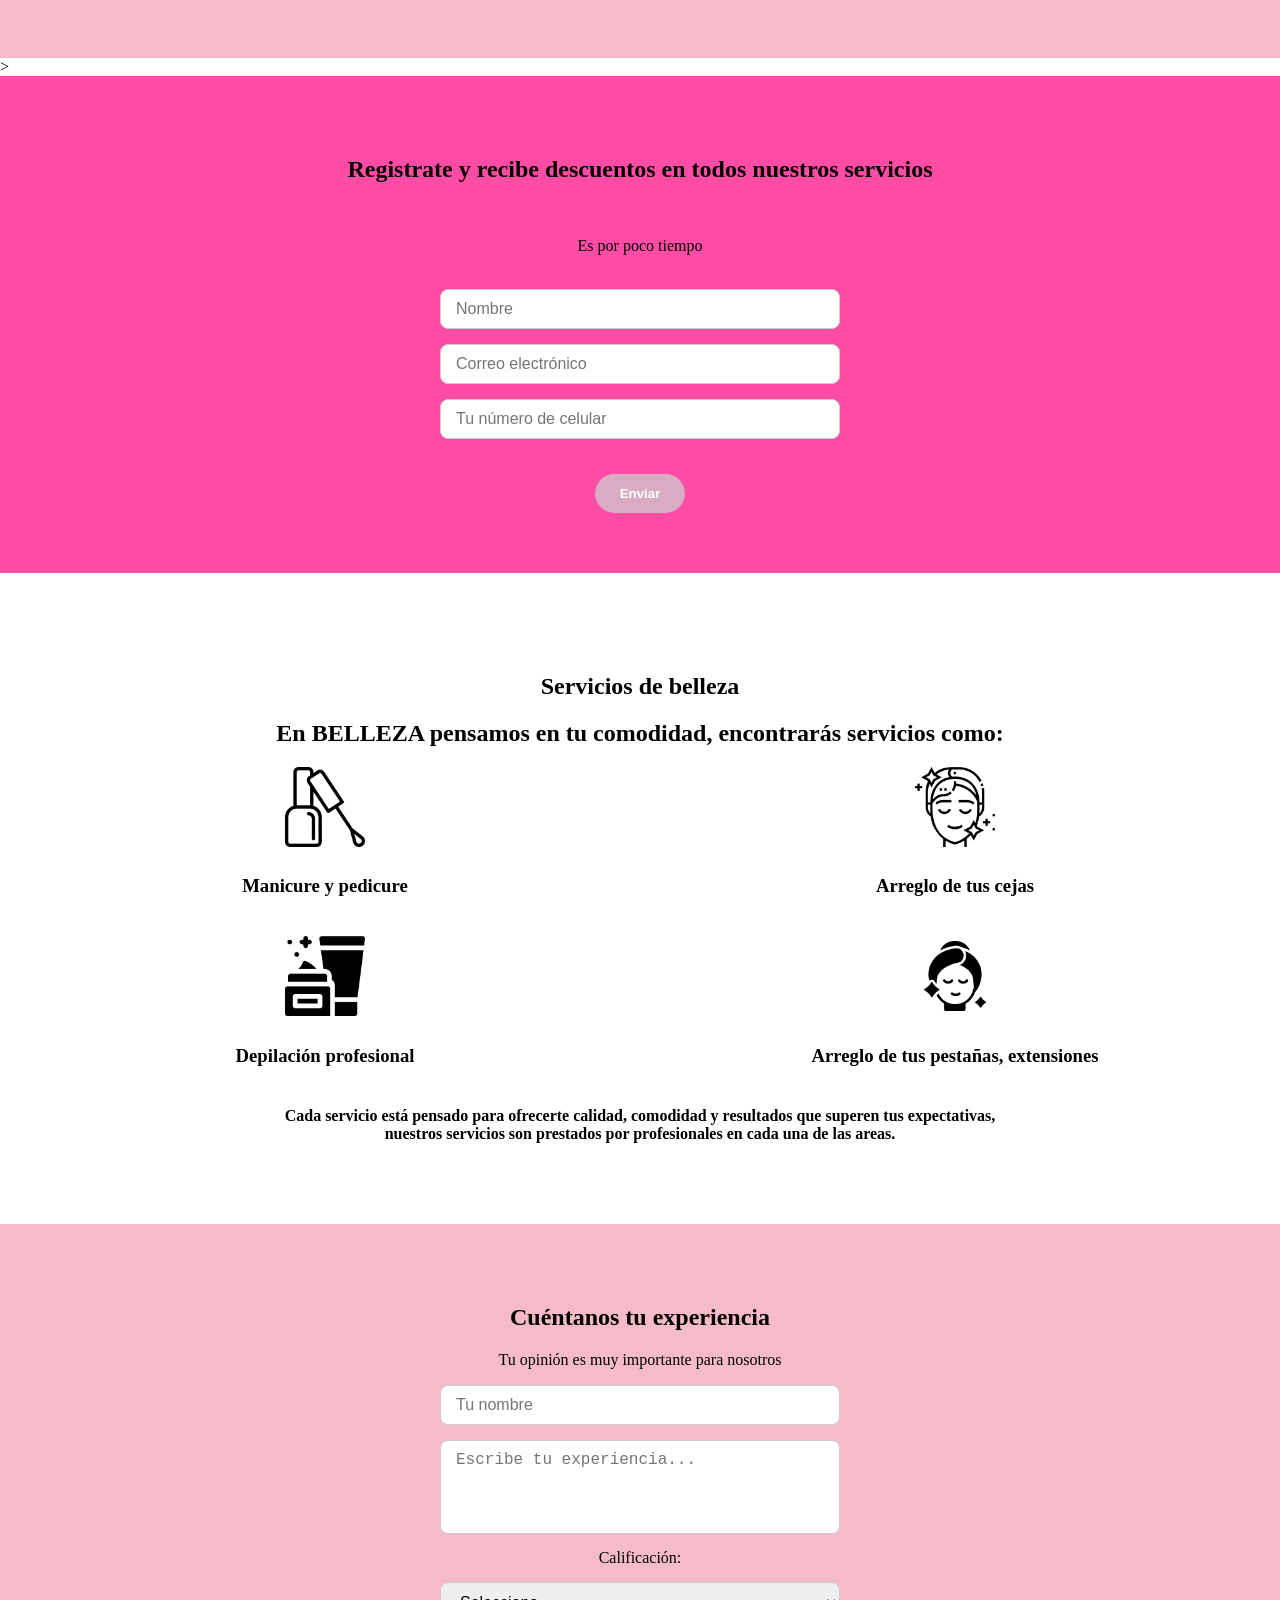
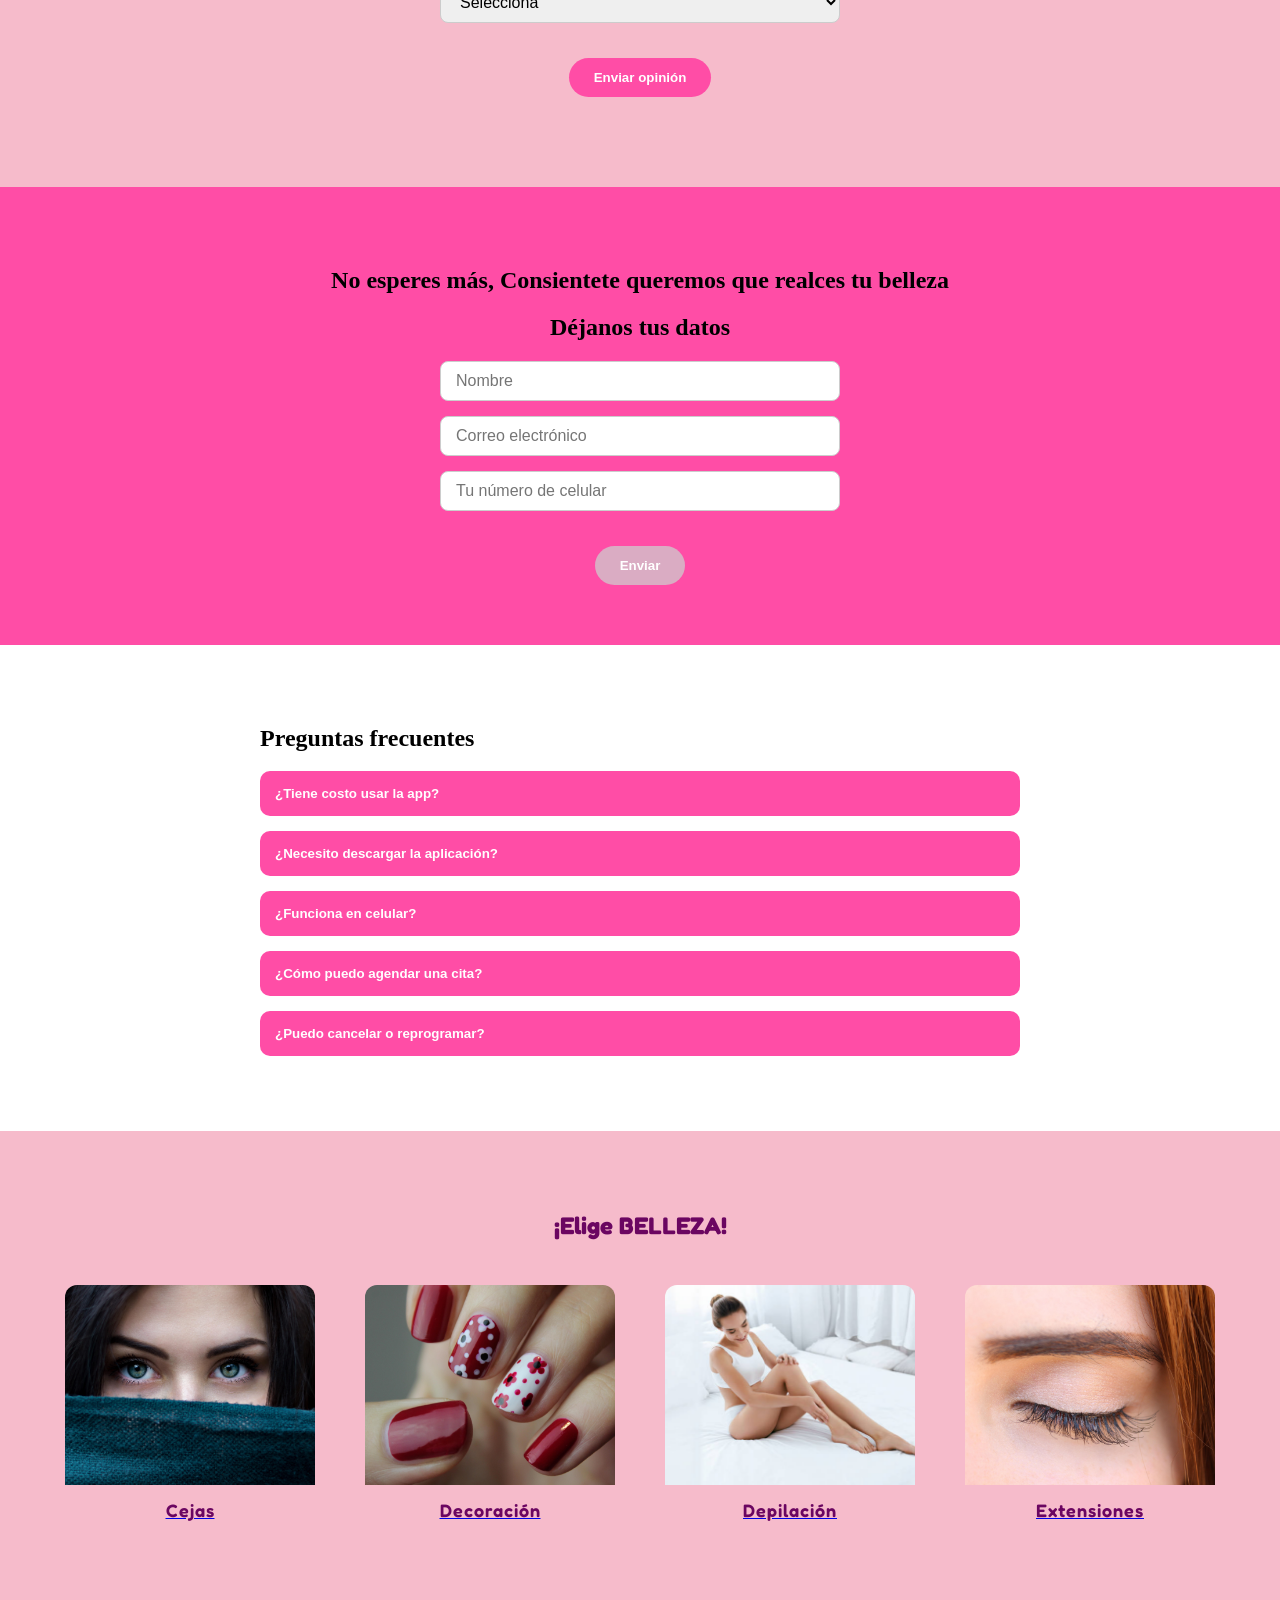
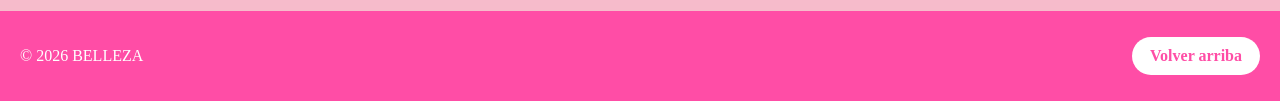
==== commit cab9186d: "cambio del 2" ====
--- a/index.html
+++ b/index.html
@@ -175,7 +175,7 @@
   <h2>No esperes más, Consientete queremos que realces tu belleza</h2>
   <h2>Déjanos tus datos</h2>
   
-  <form id="formLead2" action="https://formspree.io/f/mykbojqy" method="POST">
+  <form id="formLead" action="https://formspree.io/f/mykbojqy" method="POST">
     
     <input type="text" name="nombre" placeholder="Nombre" required>
     <input type="email" name="email" placeholder="Correo electrónico" required>
@@ -265,7 +265,7 @@
   <footer>
   <p>© 2026 BELLEZA</p>
 
- <a href="#hero" class="btn-top" onclick="gtag('event','volver_arriba');"> Volver arriba </a>
+ <a href="#hero" class="btn-top" id="Volver" onclick="gtag('event','volver_arriba');"> Volver arriba </a>
 </footer>
 
 <script src="index.js"></script>
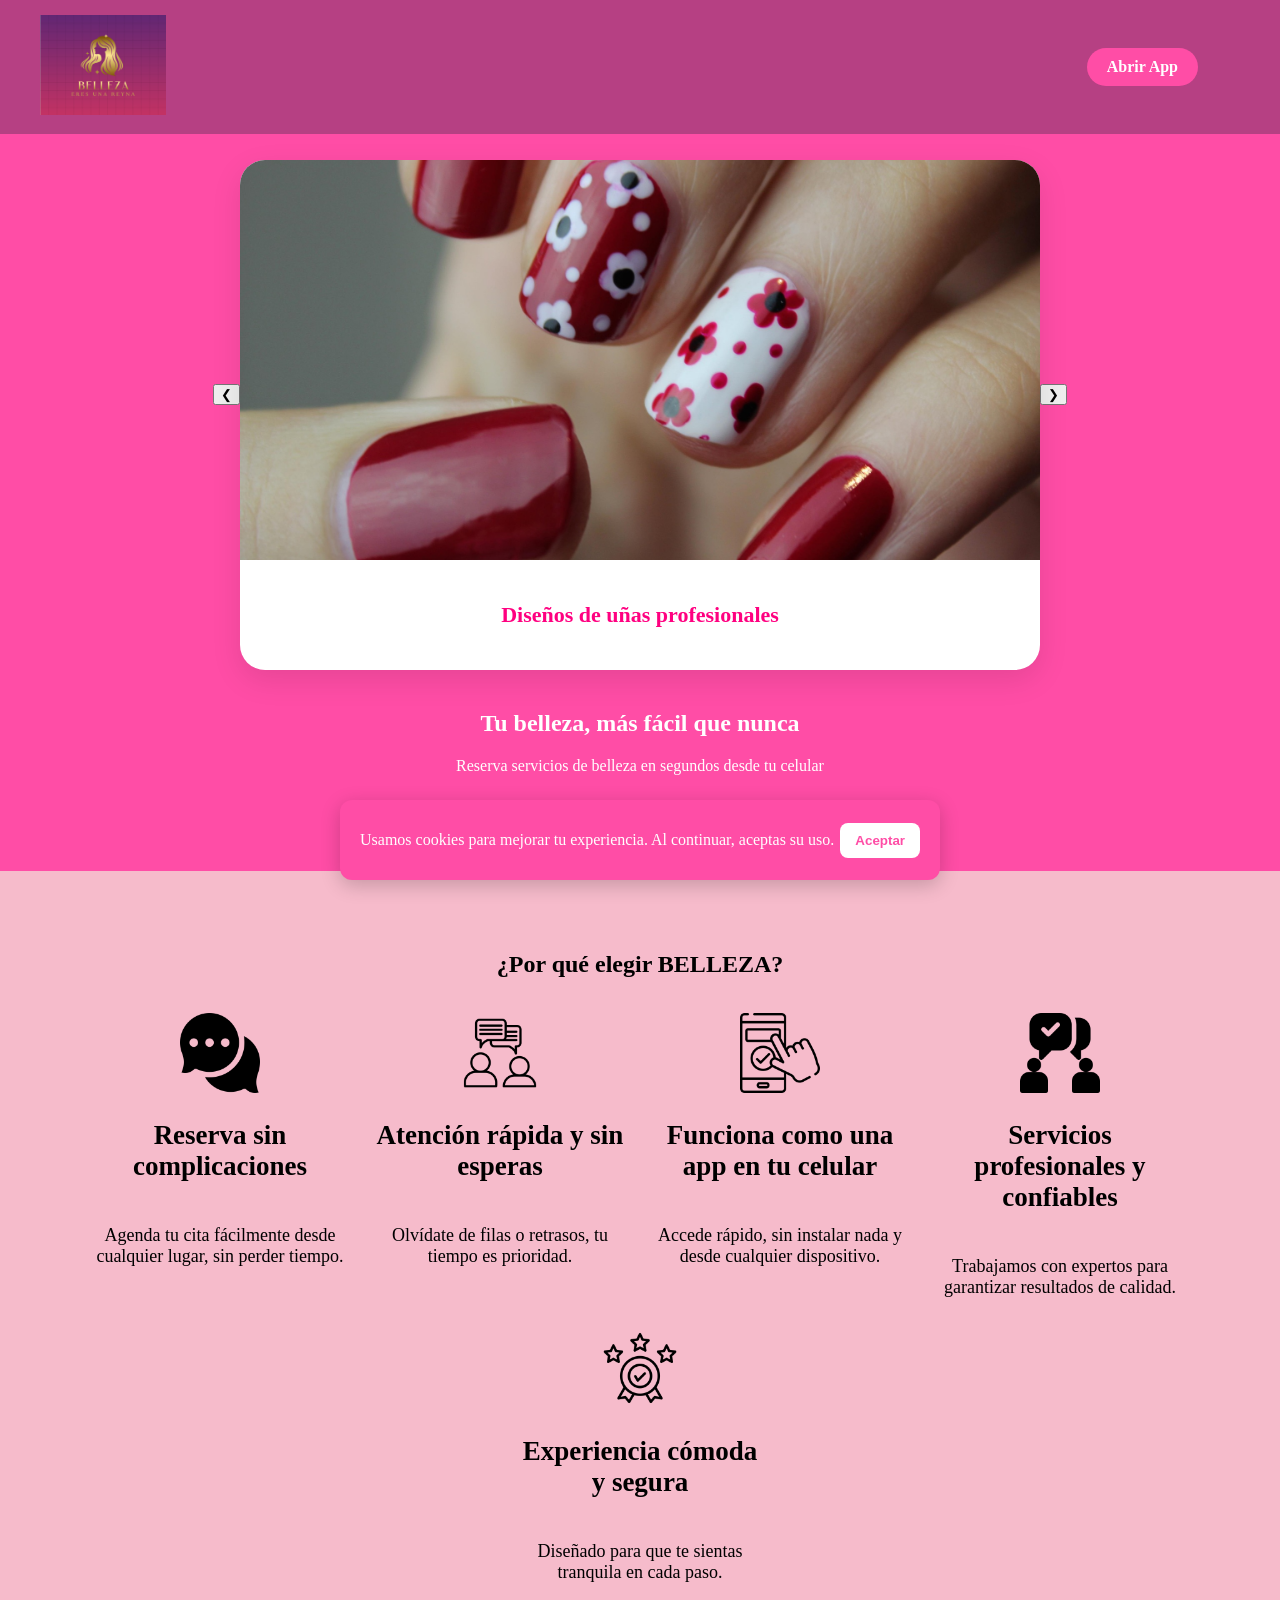
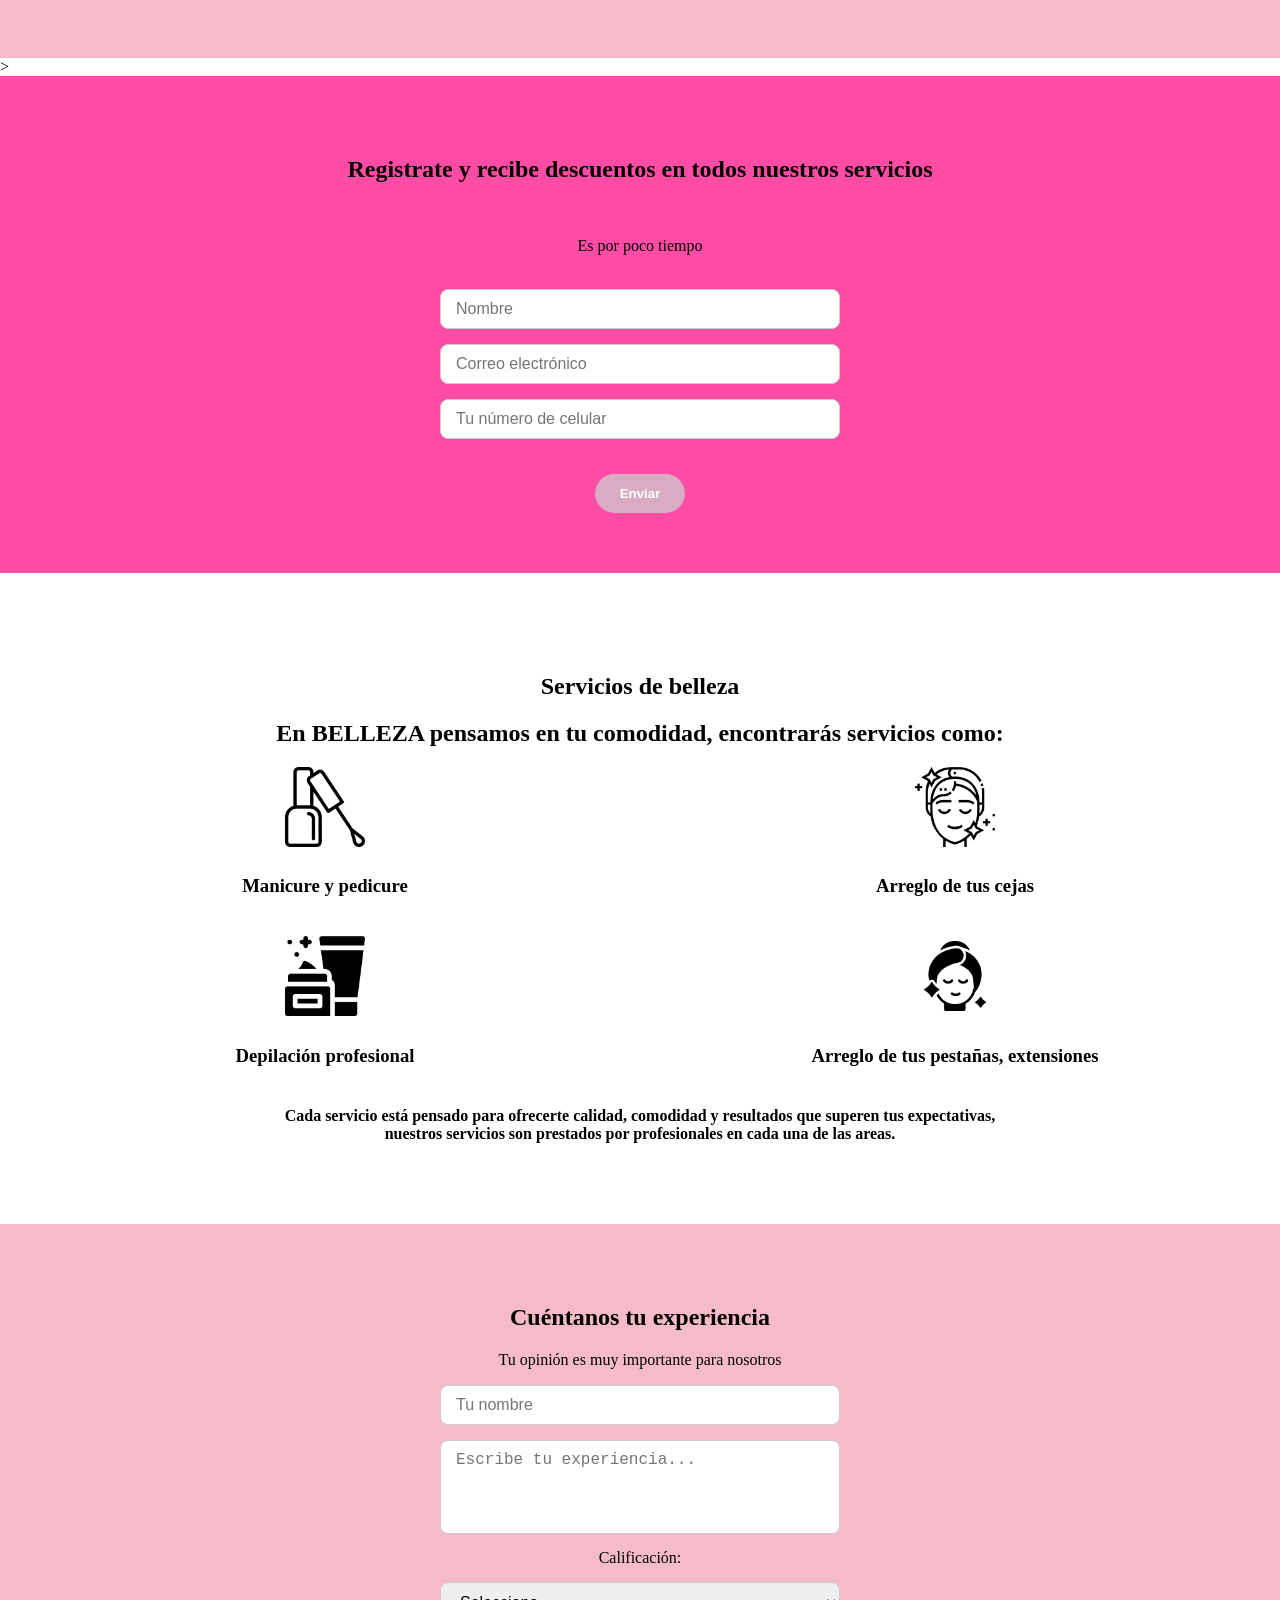
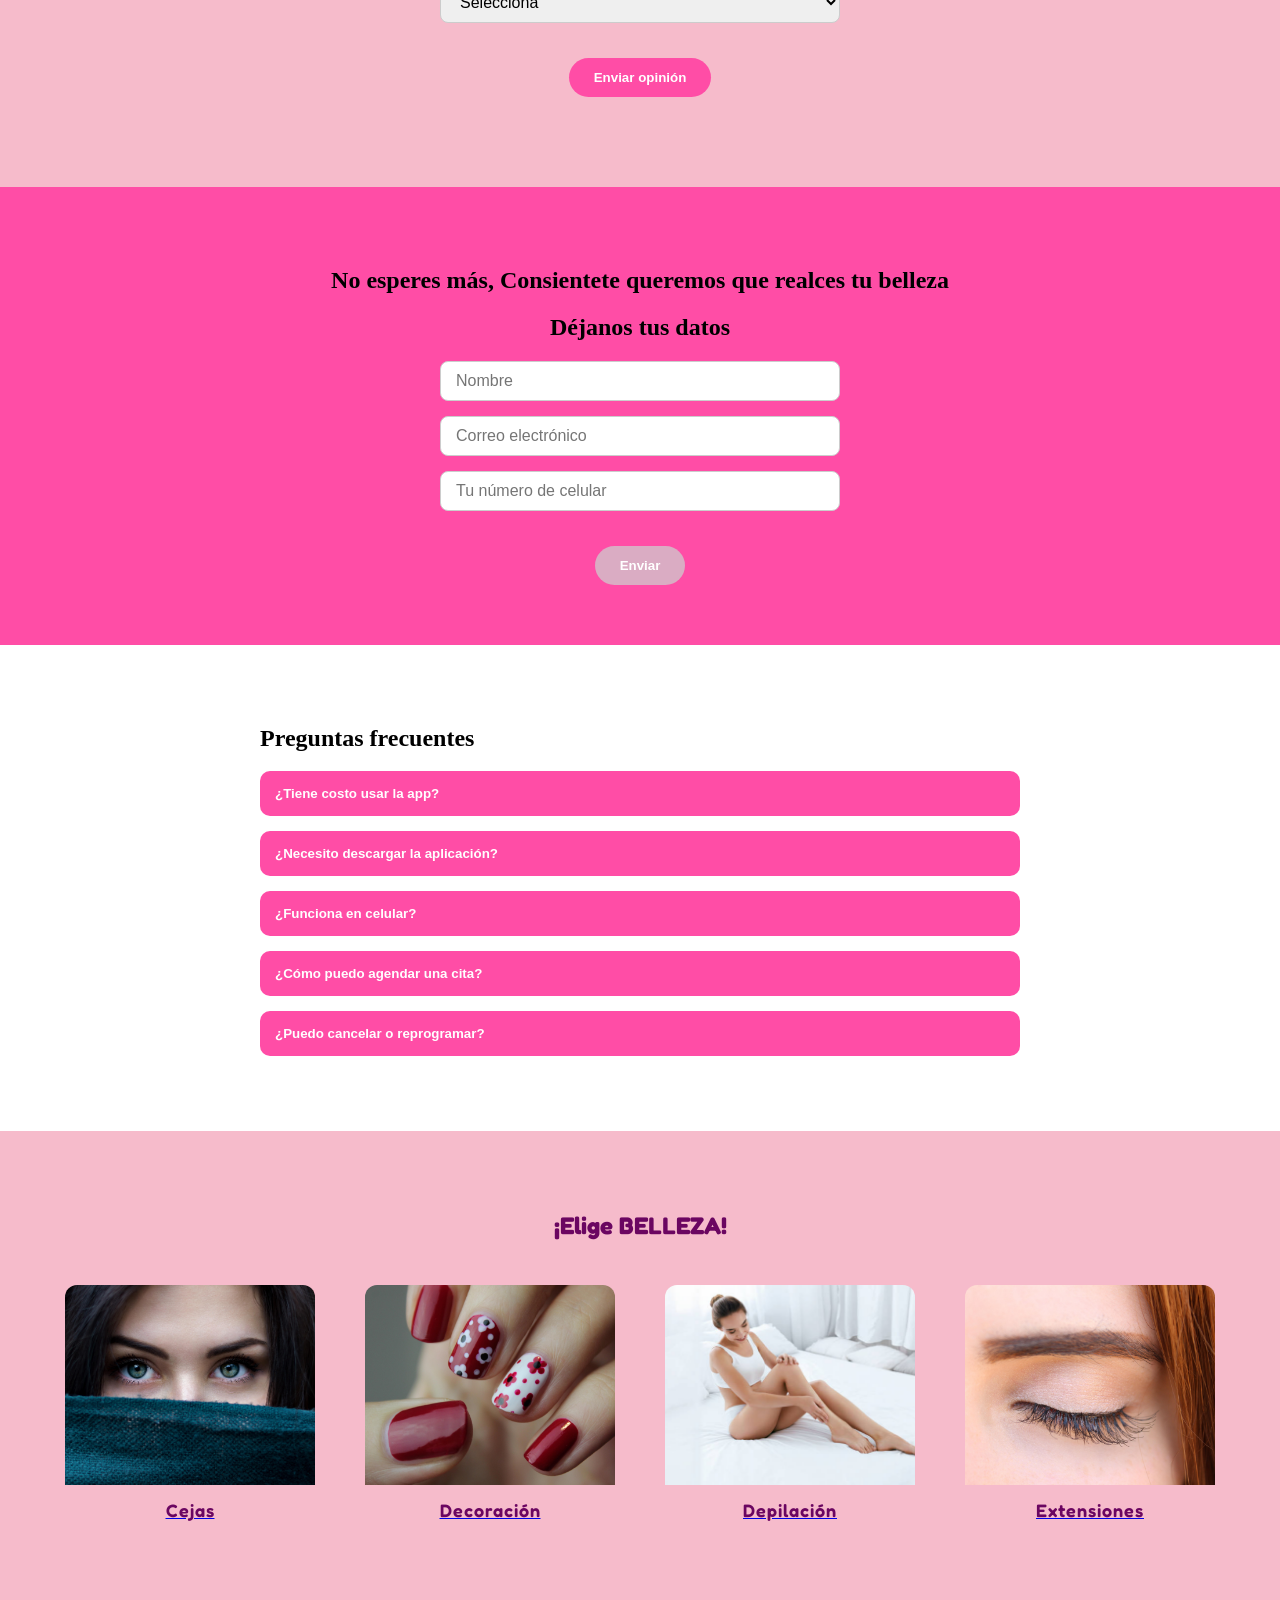
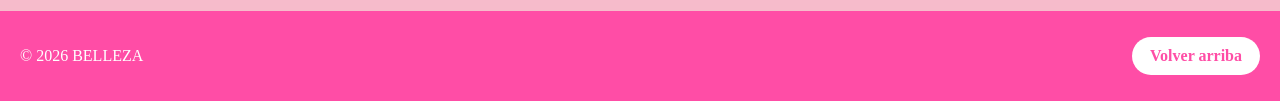
==== commit 4fffb07c: "implementacion de cokees" ====
--- a/index.html
+++ b/index.html
@@ -270,6 +270,11 @@
 
 <script src="index.js"></script>
 
-
+<div id="cookie-banner" class="cookie-banner">
+  <p>
+    Usamos cookies para mejorar tu experiencia. Al continuar, aceptas su uso.
+  </p>
+  <button id="acceptCookies">Aceptar</button>
+</div>
 </body>
 </html>
--- a/style.css
+++ b/style.css
@@ -457,6 +457,37 @@
   font-weight: 600;
   letter-spacing: 1px;
 }
+
+
+.cookie-banner {
+  position: fixed;
+  bottom: 20px; /* 👈 ya no pegado totalmente abajo */
+  left: 50%;
+  transform: translateX(-50%);
+  width: 90%;
+  max-width: 600px;
+  background: #ff4da6;
+  color: white;
+  padding: 15px 20px;
+  display: none; /* 👈 oculto por defecto */
+  justify-content: space-between;
+  align-items: center;
+  border-radius: 12px;
+  z-index: 9999;
+  box-shadow: 0 5px 20px rgba(0,0,0,0.2);
+}
+
+.cookie-banner button {
+  background: white;
+  color: #ff4da6;
+  border: none;
+  padding: 10px 15px;
+  border-radius: 8px;
+  cursor: pointer;
+  font-weight: bold;
+}
+
+.cookie
 /* Tablet */
 @media (max-width: 900px) {
   .prefooter-dos .features {
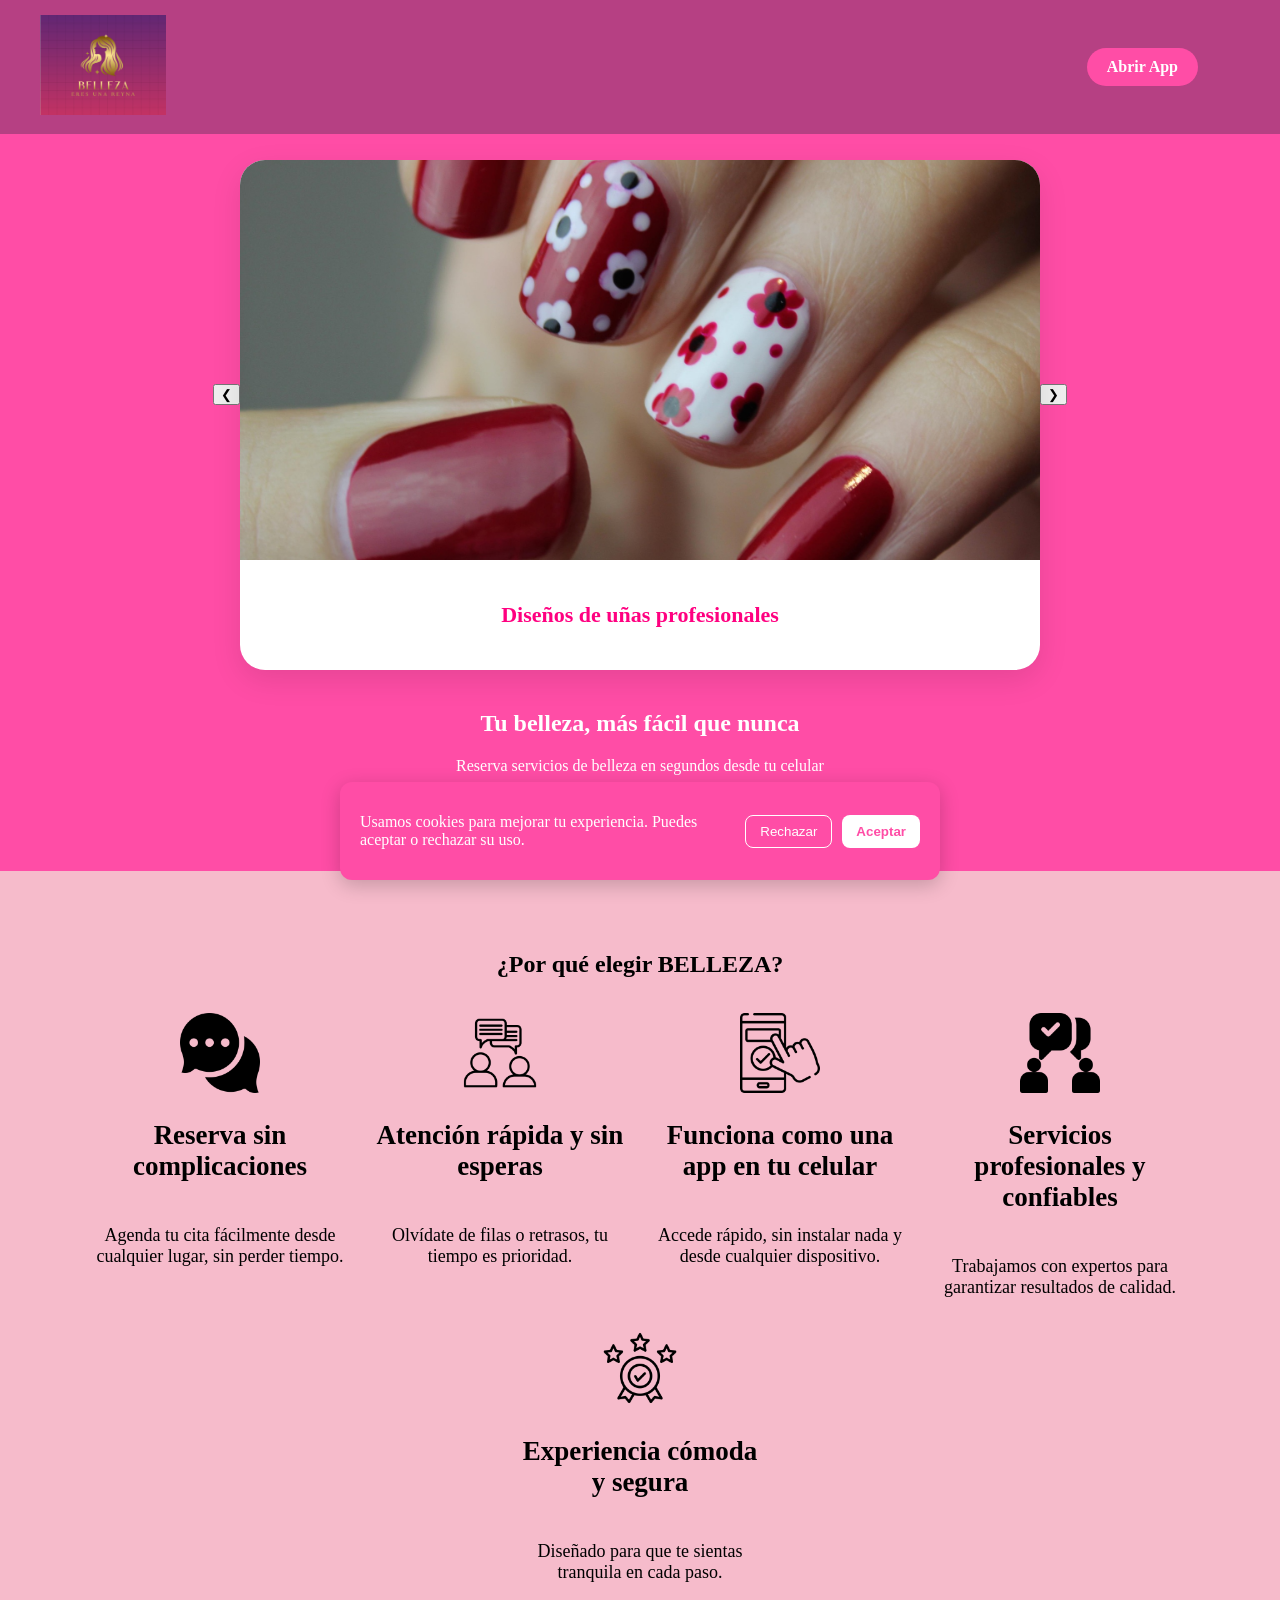
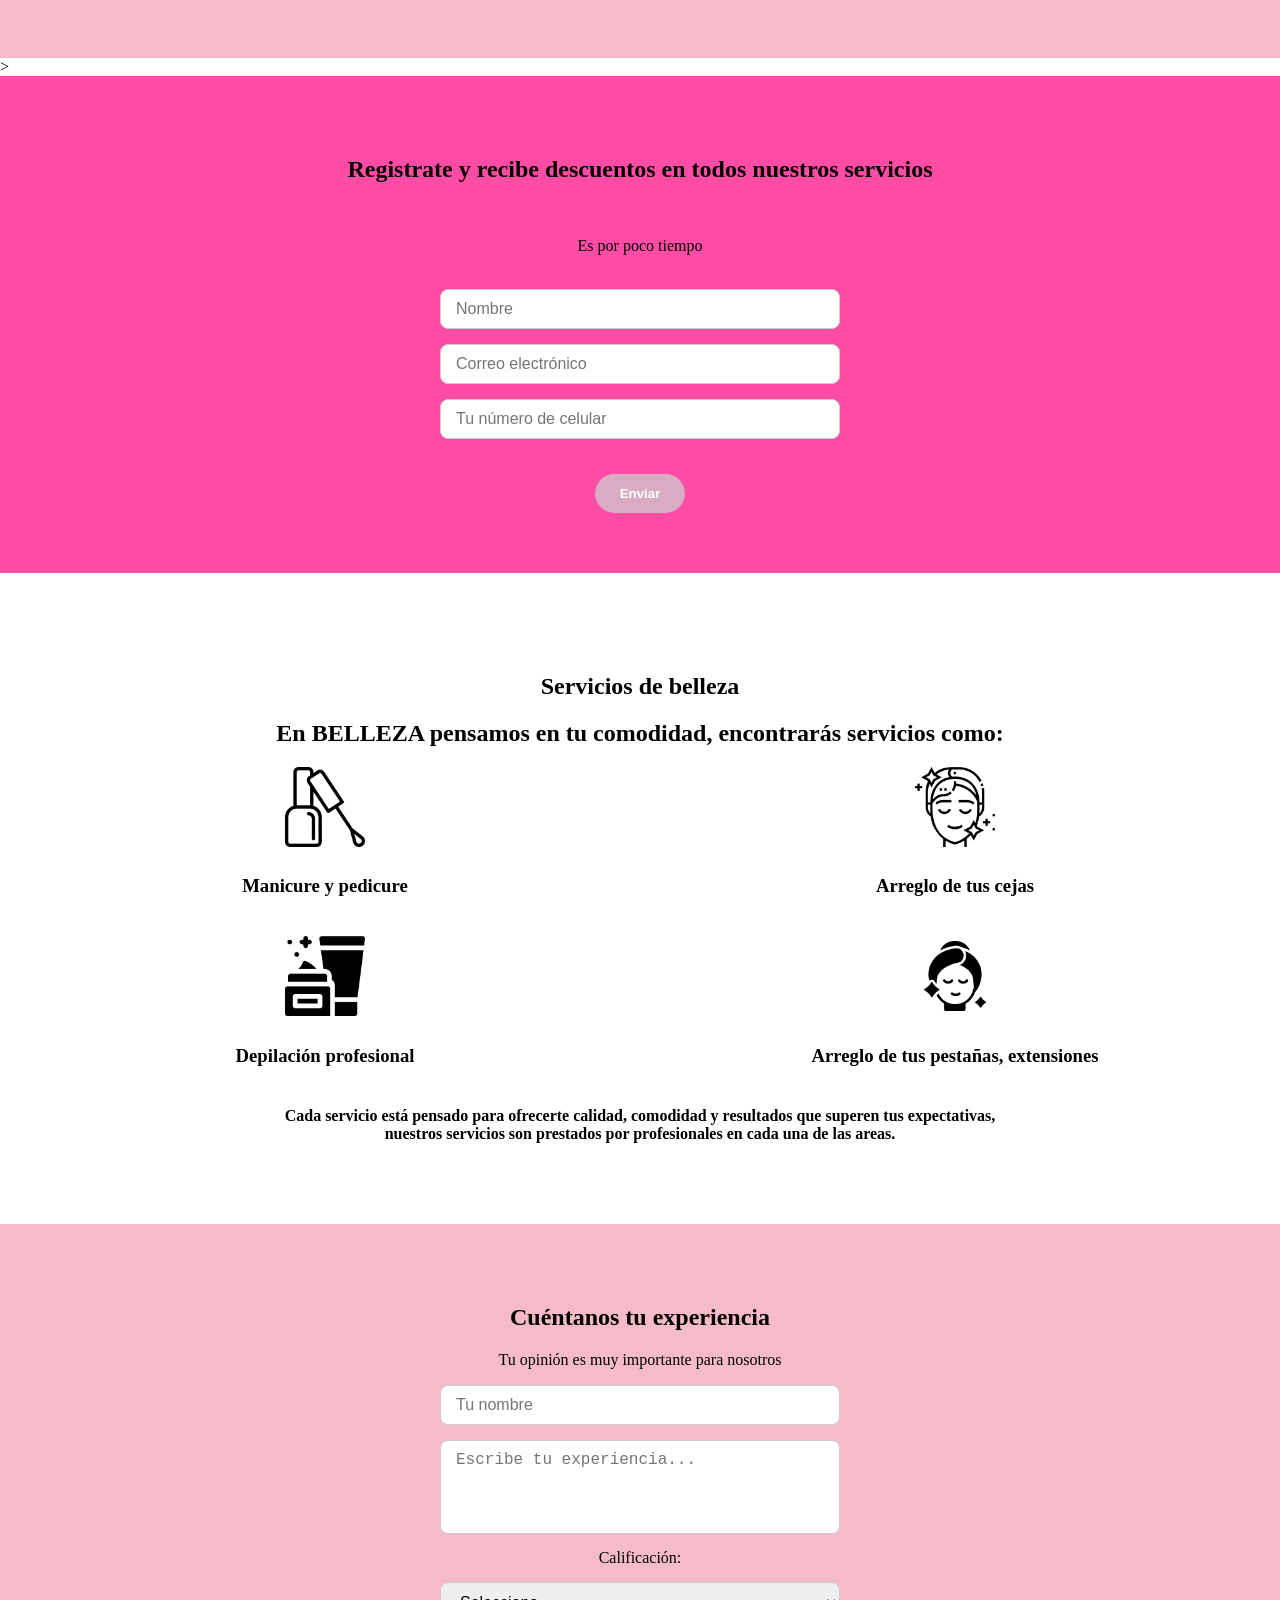
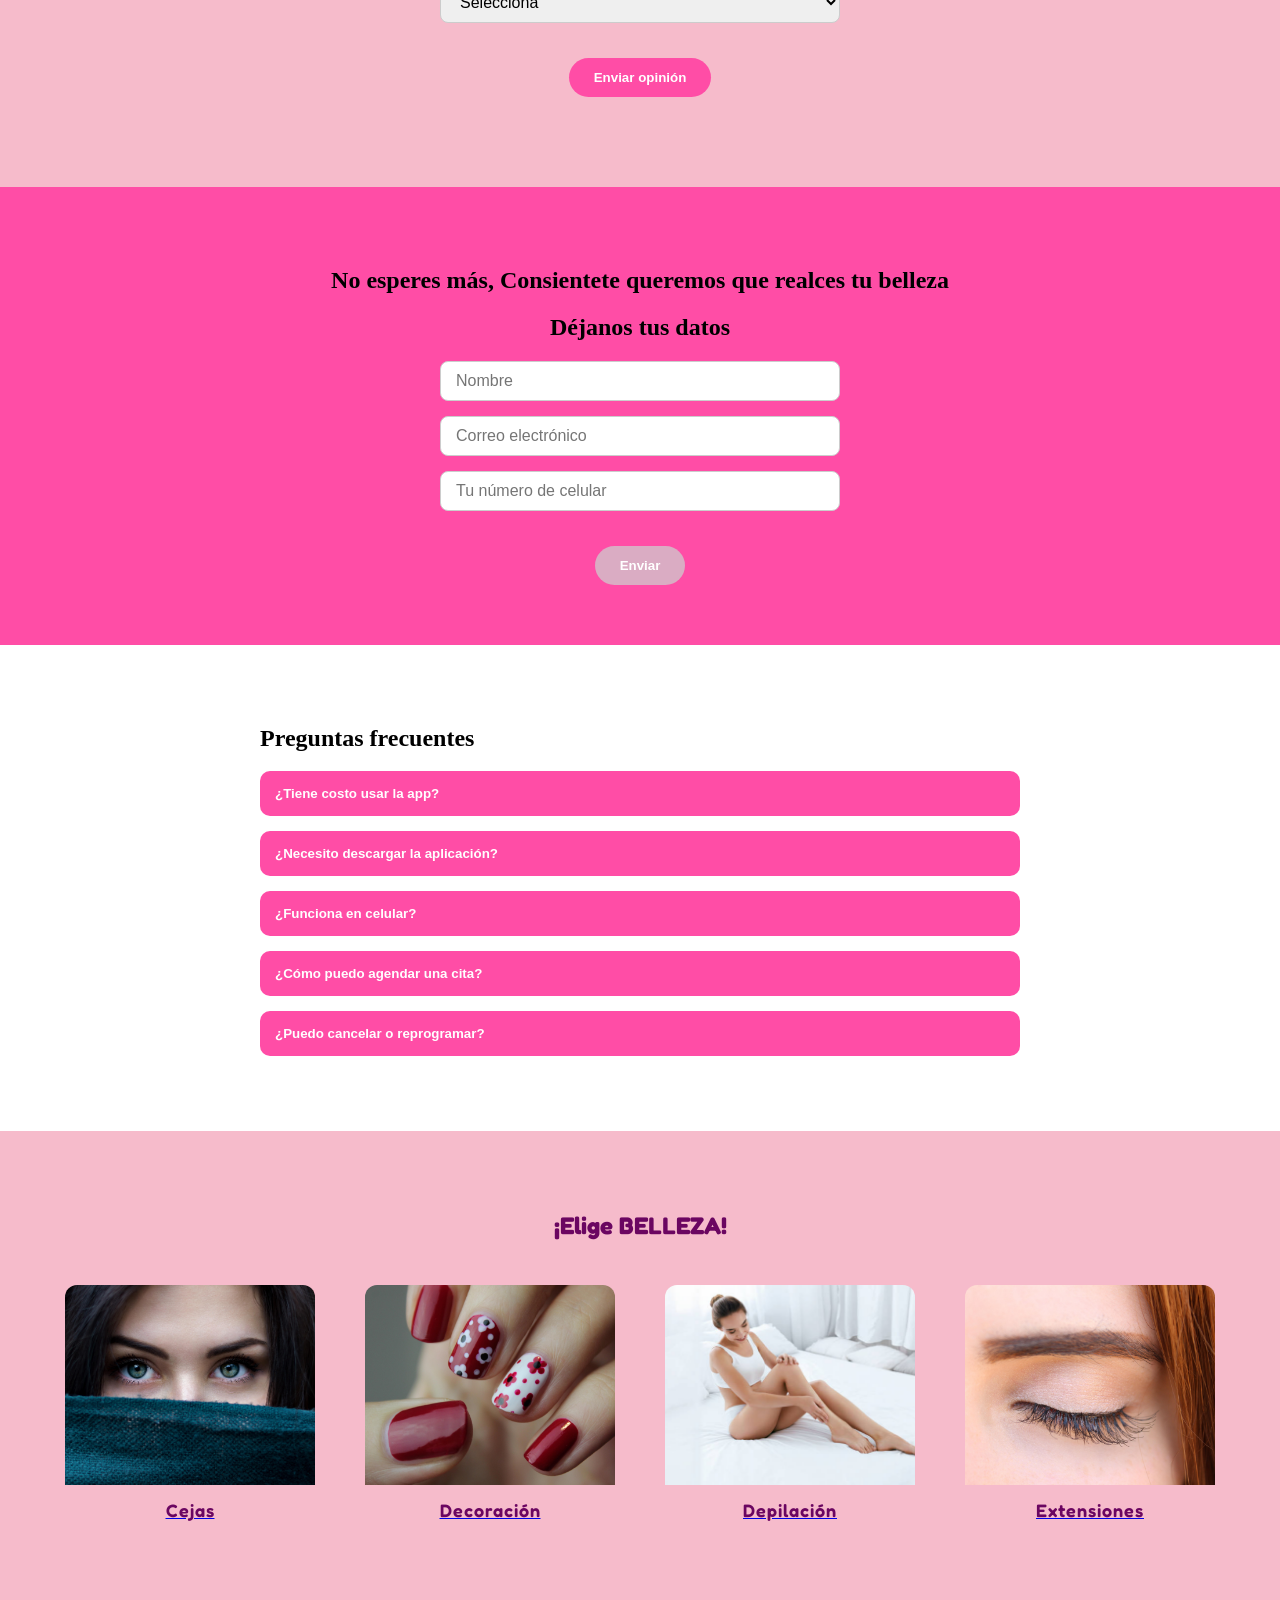
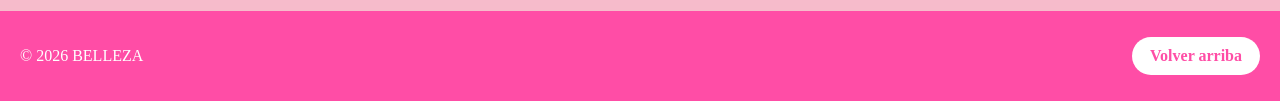
==== commit 383478c2: "cokees botones" ====
--- a/index.html
+++ b/index.html
@@ -272,9 +272,13 @@
 
 <div id="cookie-banner" class="cookie-banner">
   <p>
-    Usamos cookies para mejorar tu experiencia. Al continuar, aceptas su uso.
+    Usamos cookies para mejorar tu experiencia. Puedes aceptar o rechazar su uso.
   </p>
-  <button id="acceptCookies">Aceptar</button>
+
+  <div class="cookie-buttons">
+    <button id="rejectCookies" class="btn-reject">Rechazar</button>
+    <button id="acceptCookies" class="btn-accept">Aceptar</button>
+  </div>
 </div>
 </body>
 </html>
--- a/style.css
+++ b/style.css
@@ -458,36 +458,56 @@
   letter-spacing: 1px;
 }
 
-
 .cookie-banner {
   position: fixed;
-  bottom: 20px; /* 👈 ya no pegado totalmente abajo */
+  bottom: 20px;
   left: 50%;
   transform: translateX(-50%);
+  background: #ff4da6;
+  color: white;
+  padding: 15px 20px;
+  border-radius: 12px;
+  display: none;
+  align-items: center;
+  justify-content: space-between;
+  gap: 15px;
+  max-width: 600px;
   width: 90%;
-  max-width: 600px;
-  background: #ff4da6;
-  color: white;
-  padding: 15px 20px;
-  display: none; /* 👈 oculto por defecto */
-  justify-content: space-between;
-  align-items: center;
-  border-radius: 12px;
-  z-index: 9999;
+
+  z-index: 2147483647; /* 🔥 máximo */
   box-shadow: 0 5px 20px rgba(0,0,0,0.2);
 }
 
-.cookie-banner button {
+/* Botones */
+.cookie-buttons {
+  display: flex;
+  gap: 10px;
+}
+
+.btn-accept {
   background: white;
   color: #ff4da6;
   border: none;
-  padding: 10px 15px;
+  padding: 8px 14px;
   border-radius: 8px;
   cursor: pointer;
   font-weight: bold;
 }
 
-.cookie
+.btn-reject {
+  background: transparent;
+  color: white;
+  border: 1px solid white;
+  padding: 8px 14px;
+  border-radius: 8px;
+  cursor: pointer;
+}
+
+/* 🔥 CLAVE: asegura clicks */
+.cookie-banner,
+.cookie-banner * {
+  pointer-events: auto;
+}
 /* Tablet */
 @media (max-width: 900px) {
   .prefooter-dos .features {
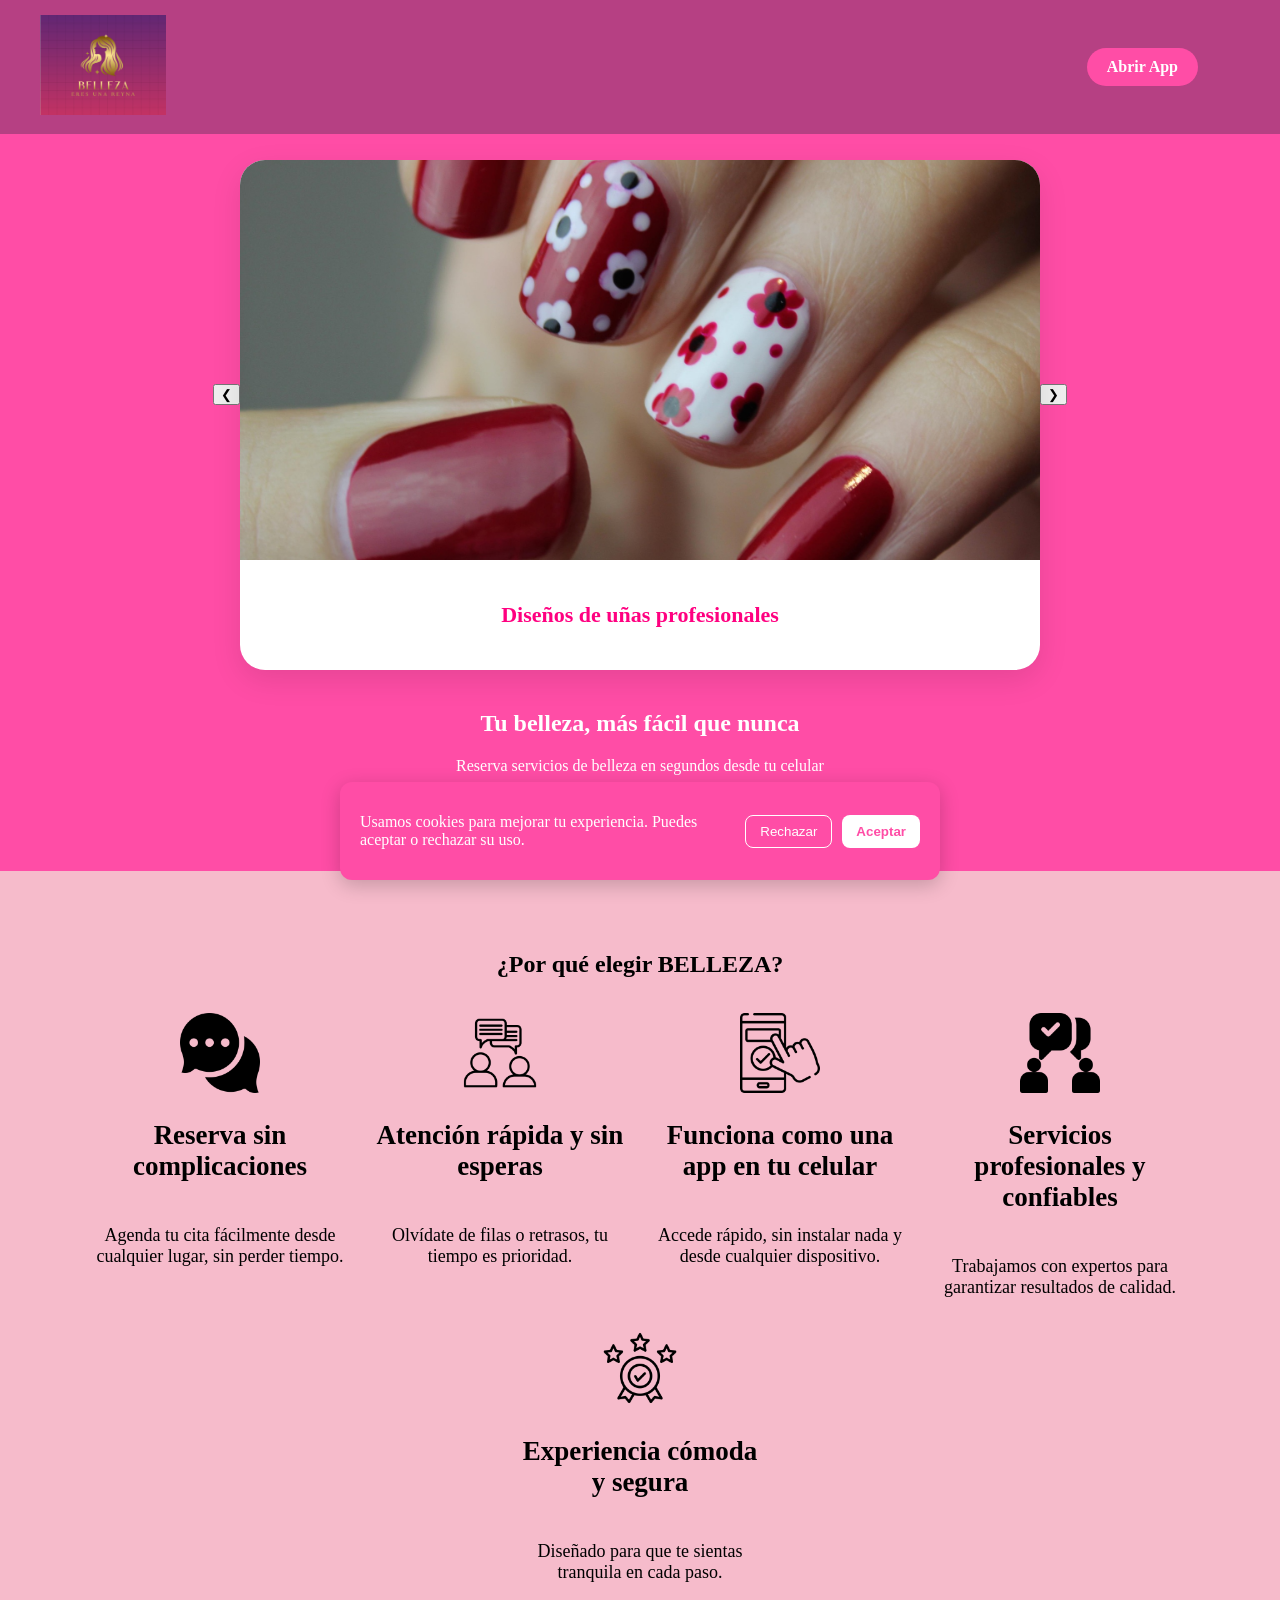
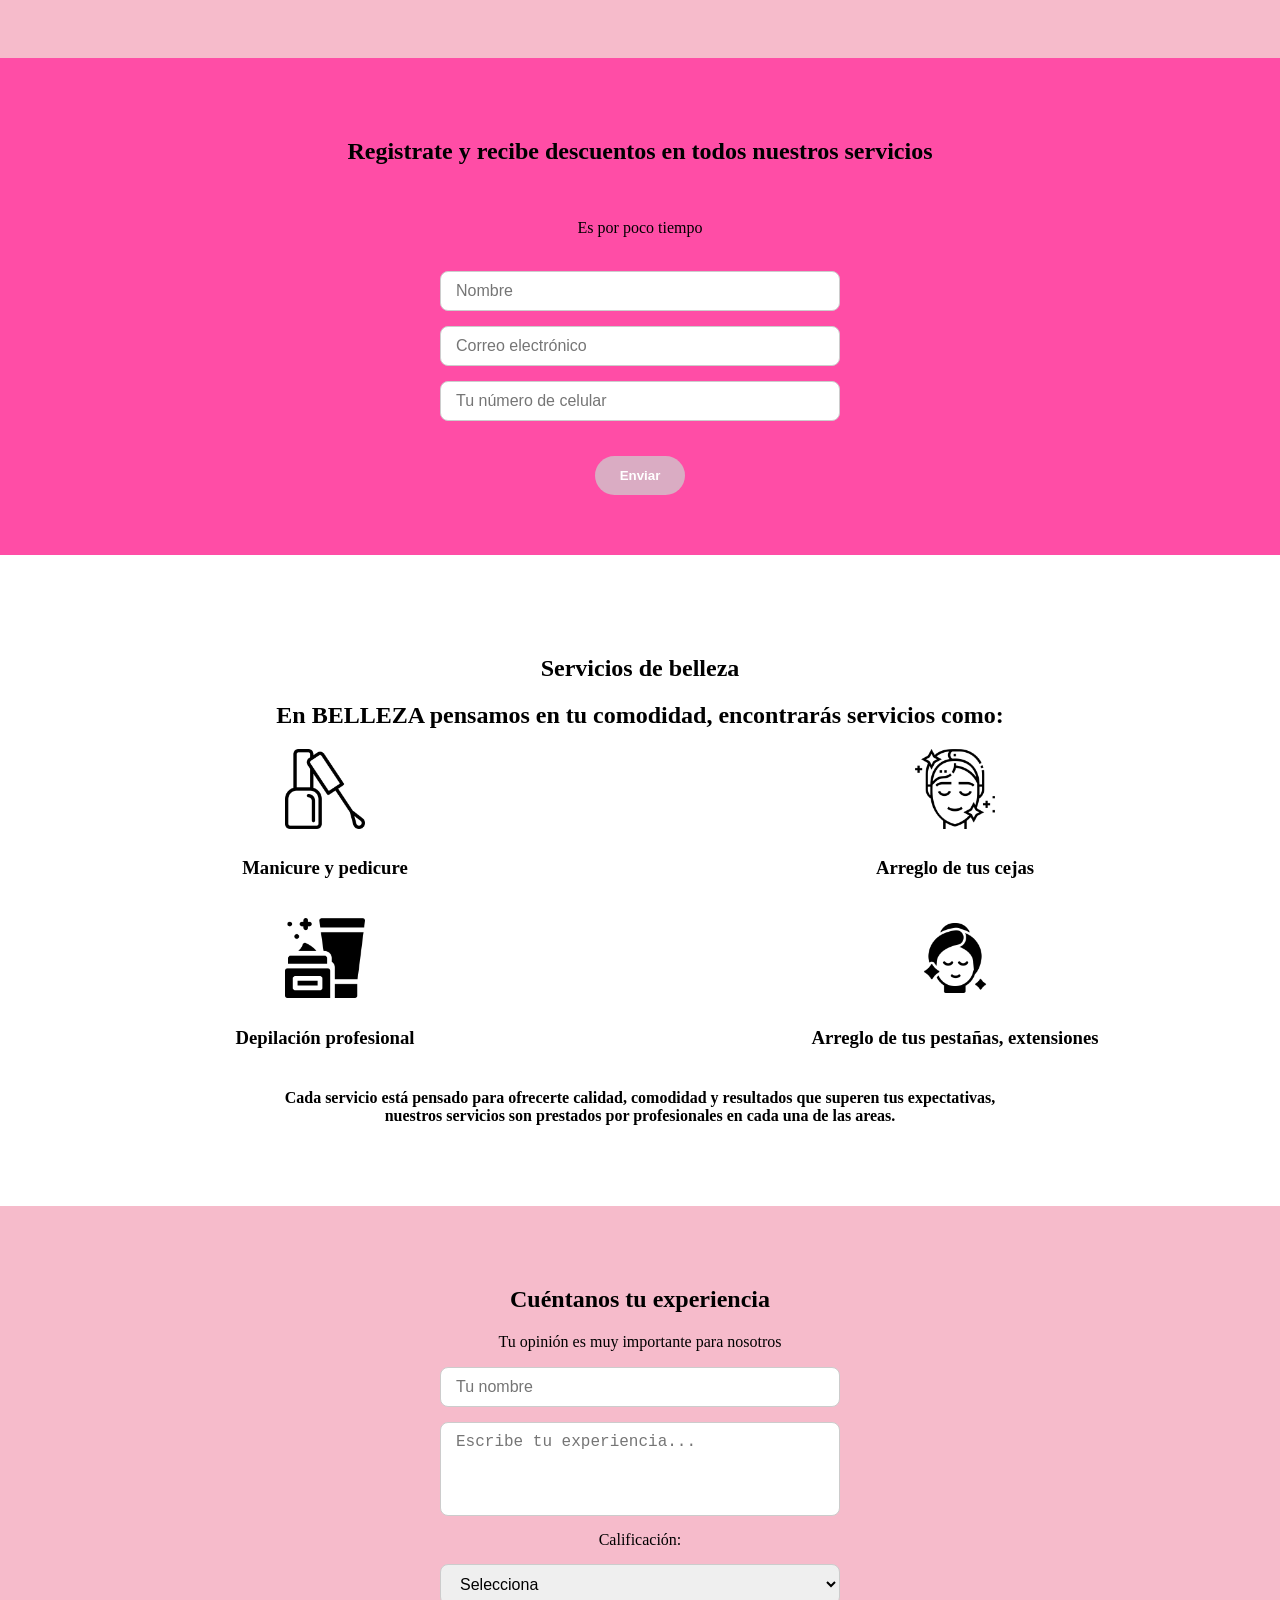
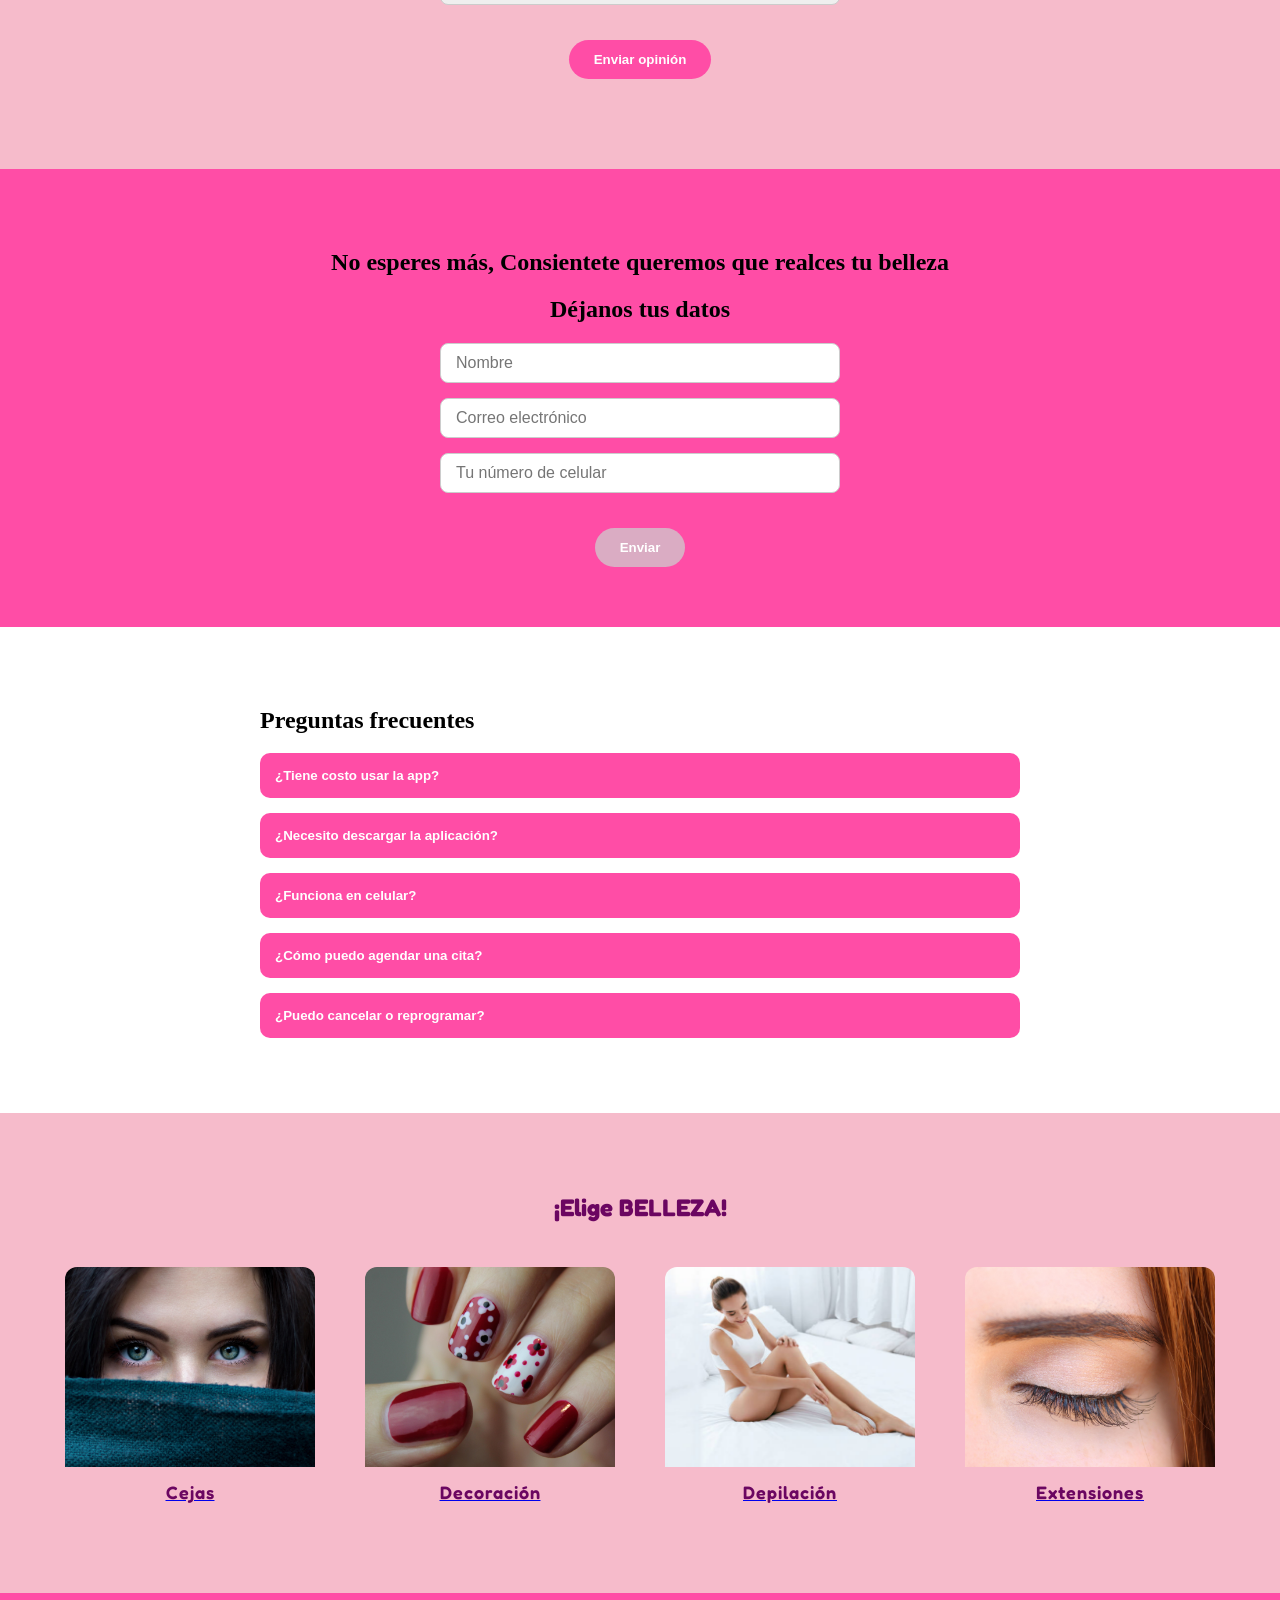
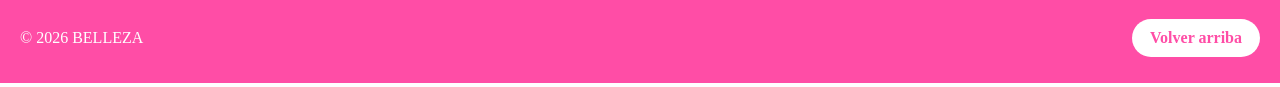
==== commit 612fd4f9: "Cambios Indices" ====
--- a/index.html
+++ b/index.html
@@ -29,6 +29,17 @@
   gtag('config', 'G-RW50PXM2L2');
 </script>
 
+<meta name="description" content="BELLEZA es una PWA para reservar servicios de belleza como uñas, pestañas, cejas y depilación de forma rápida, cómoda y segura desde tu celular.">
+<meta property="og:title" content="BELLEZA">
+<meta property="og:description" content="Reserva servicios de belleza fácil y rápido desde tu celular.">
+<meta property="og:image" content="https://landing-pages-belleza.netlify.app/logo.png">
+<meta property="og:url" content="https://landing-pages-belleza.netlify.app/">
+<meta property="og:type" content="website">
+
+<meta name="twitter:card" content="summary_large_image">
+<meta name="twitter:title" content="BELLEZA">
+<meta name="twitter:description" content="Reserva servicios de belleza fácil y rápido desde tu celular.">
+<meta name="twitter:image" content="https://landing-pages-belleza.netlify.app/logo.png">
 
 </head>
 
@@ -102,7 +113,7 @@
     <div class="feature"><img src="icon/quality.png" alt=""><h2>Experiencia cómoda y segura</h2><br>
   Diseñado para que te sientas tranquila en cada paso.</div>
   </div>
-  </section>>
+  </section>
 
 <!-- CTA INTERMEDIO -->
 <section id="cta" class="cta">
